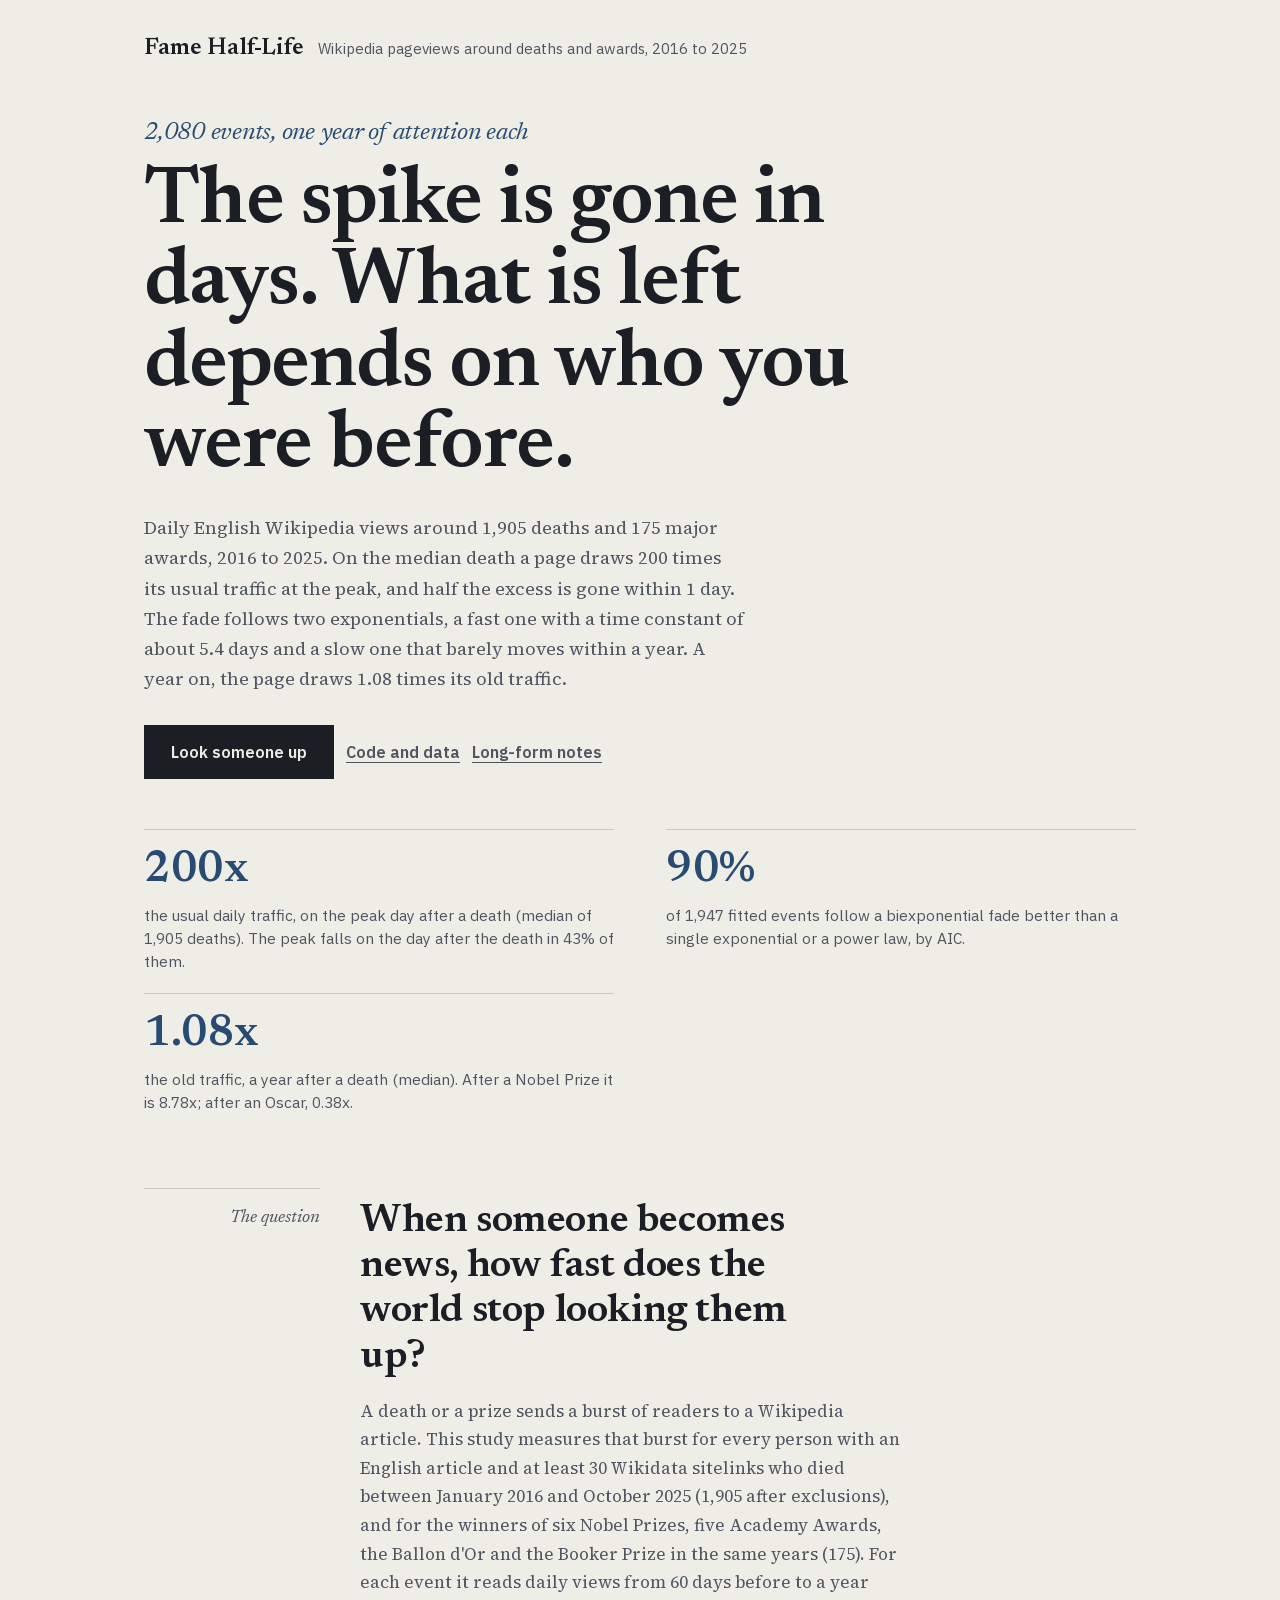
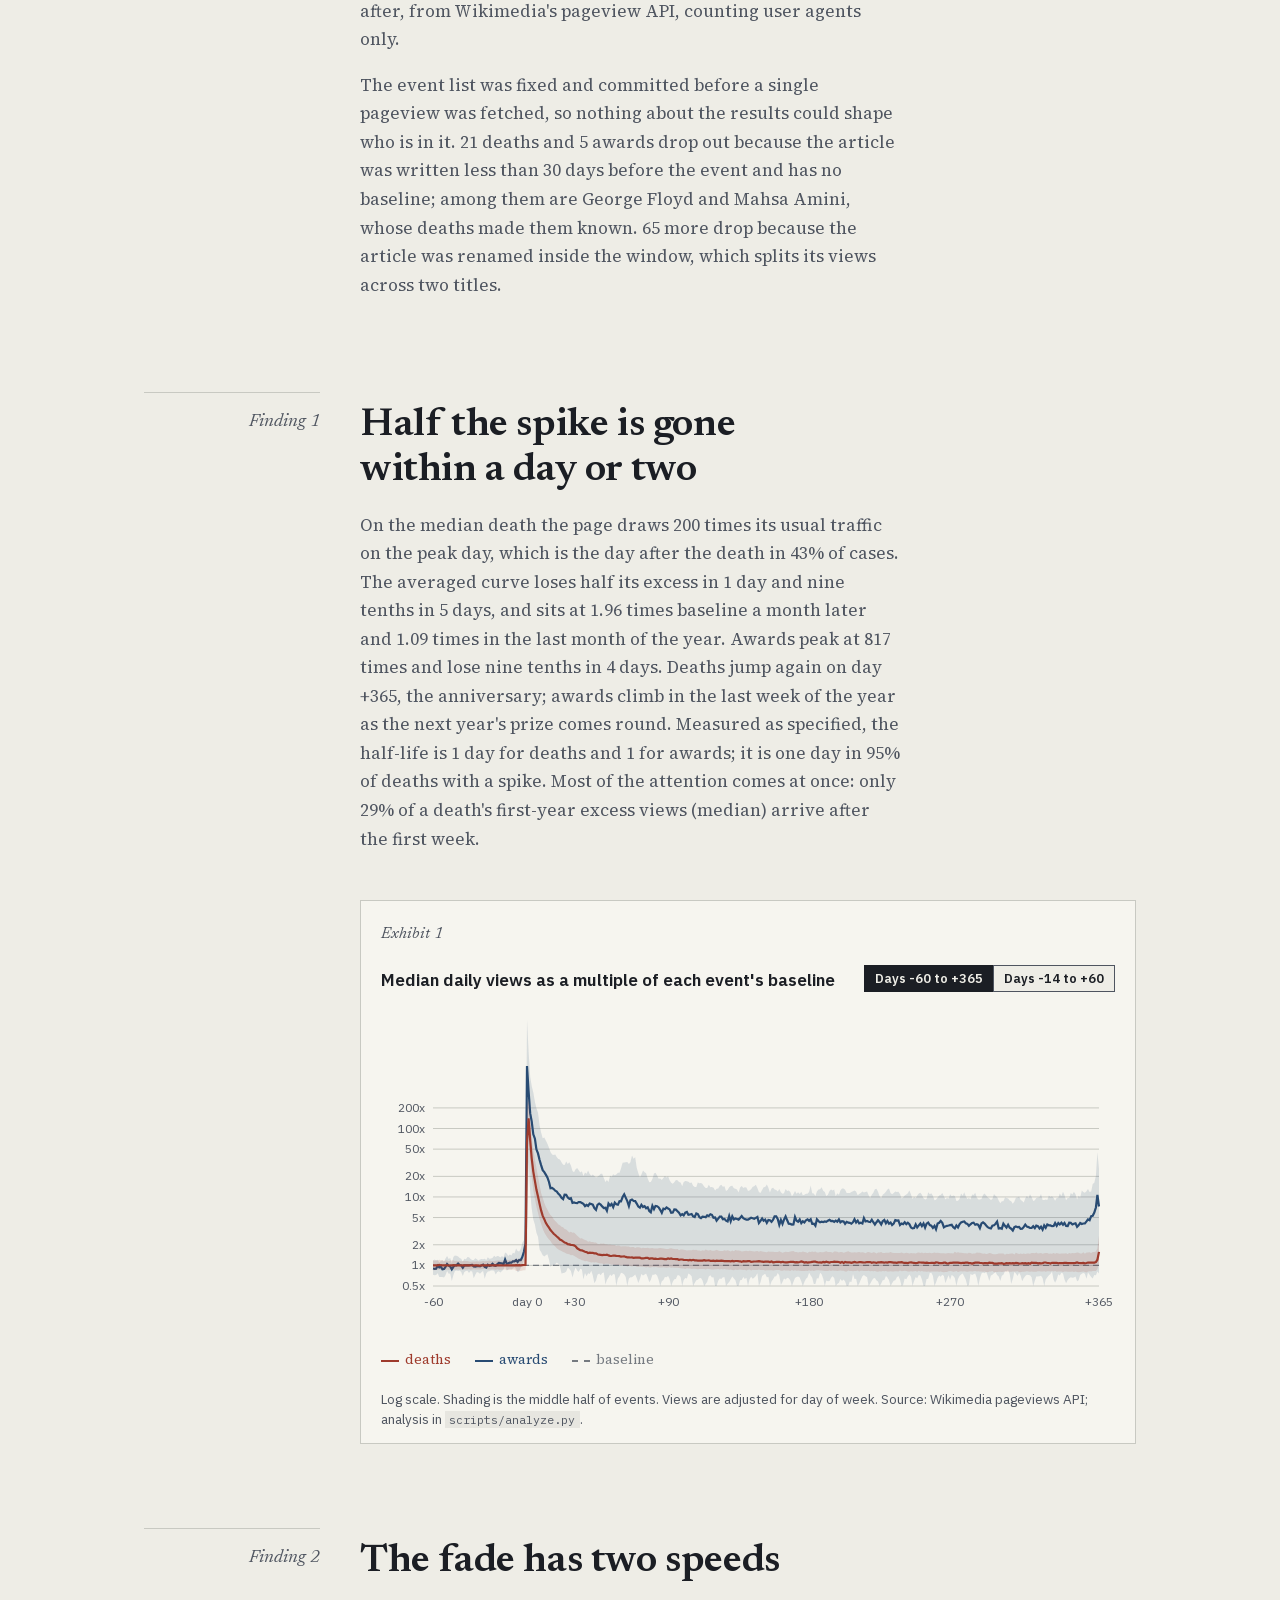
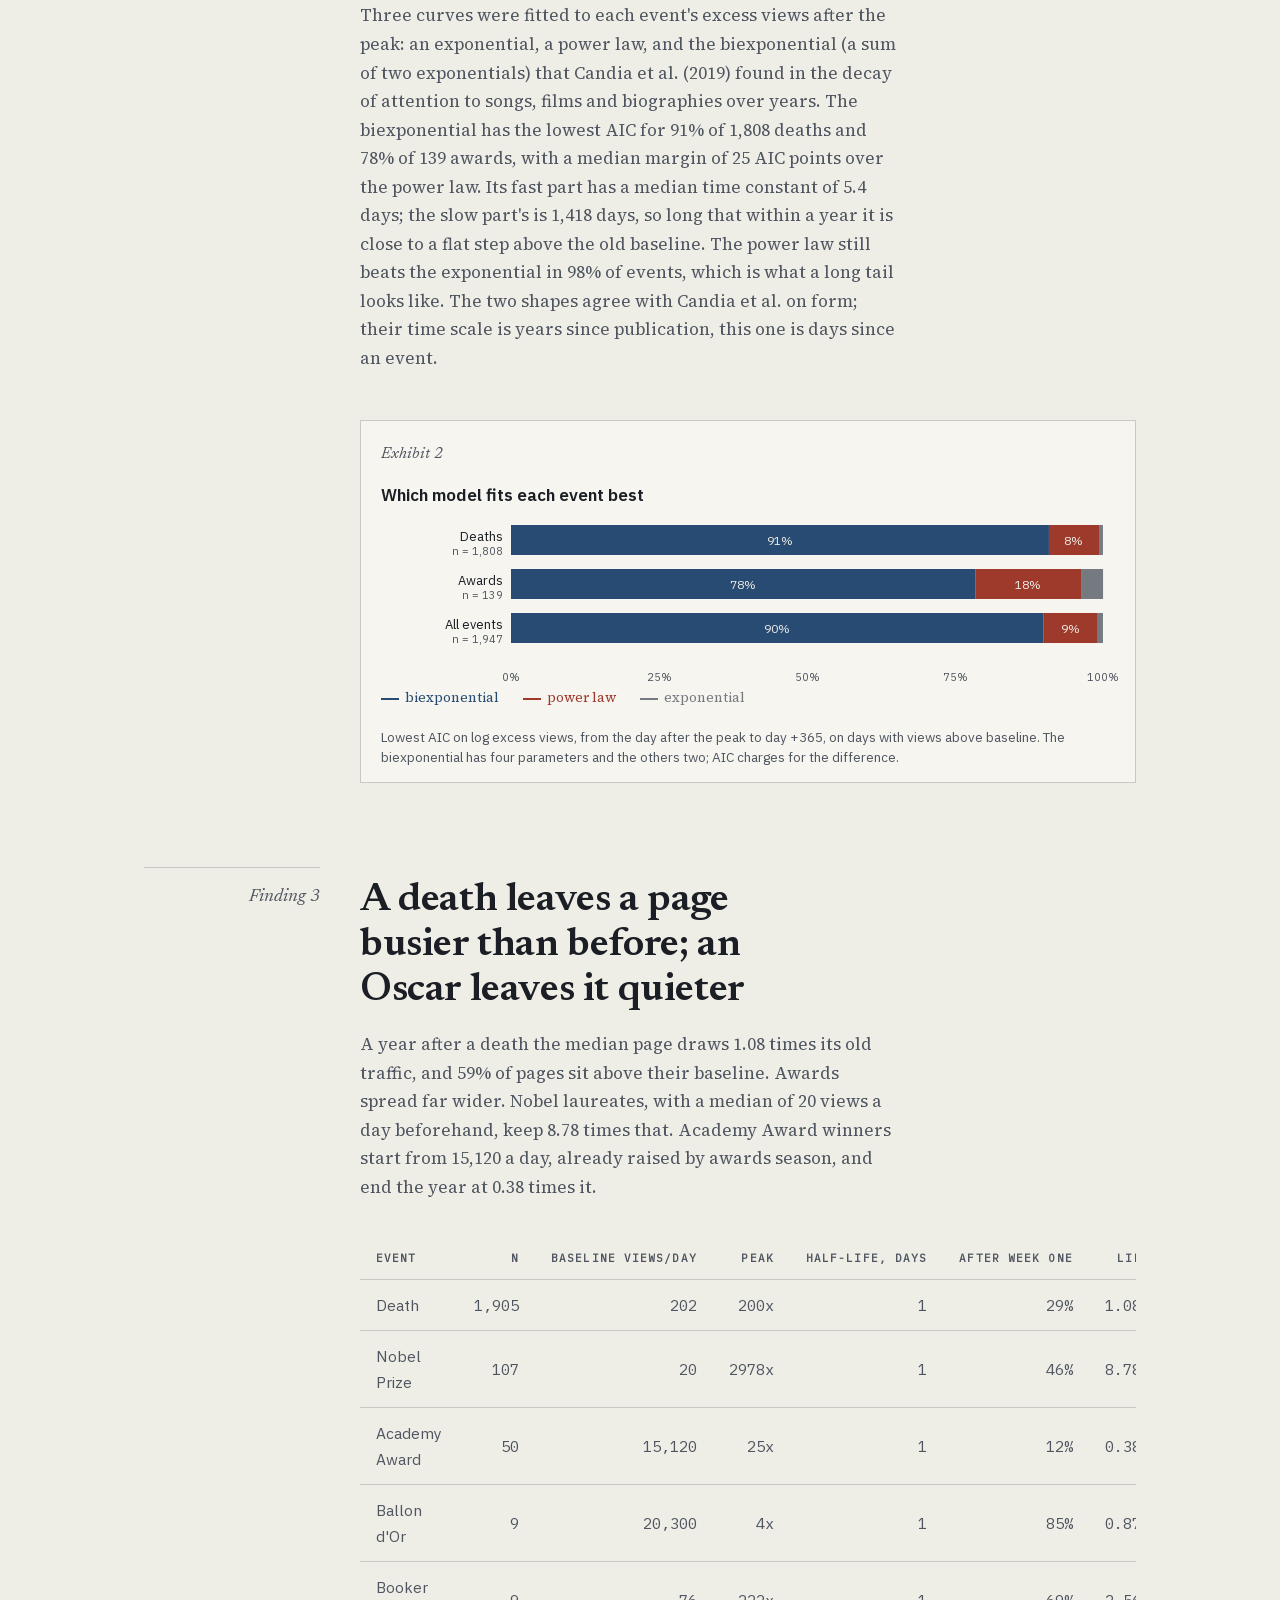
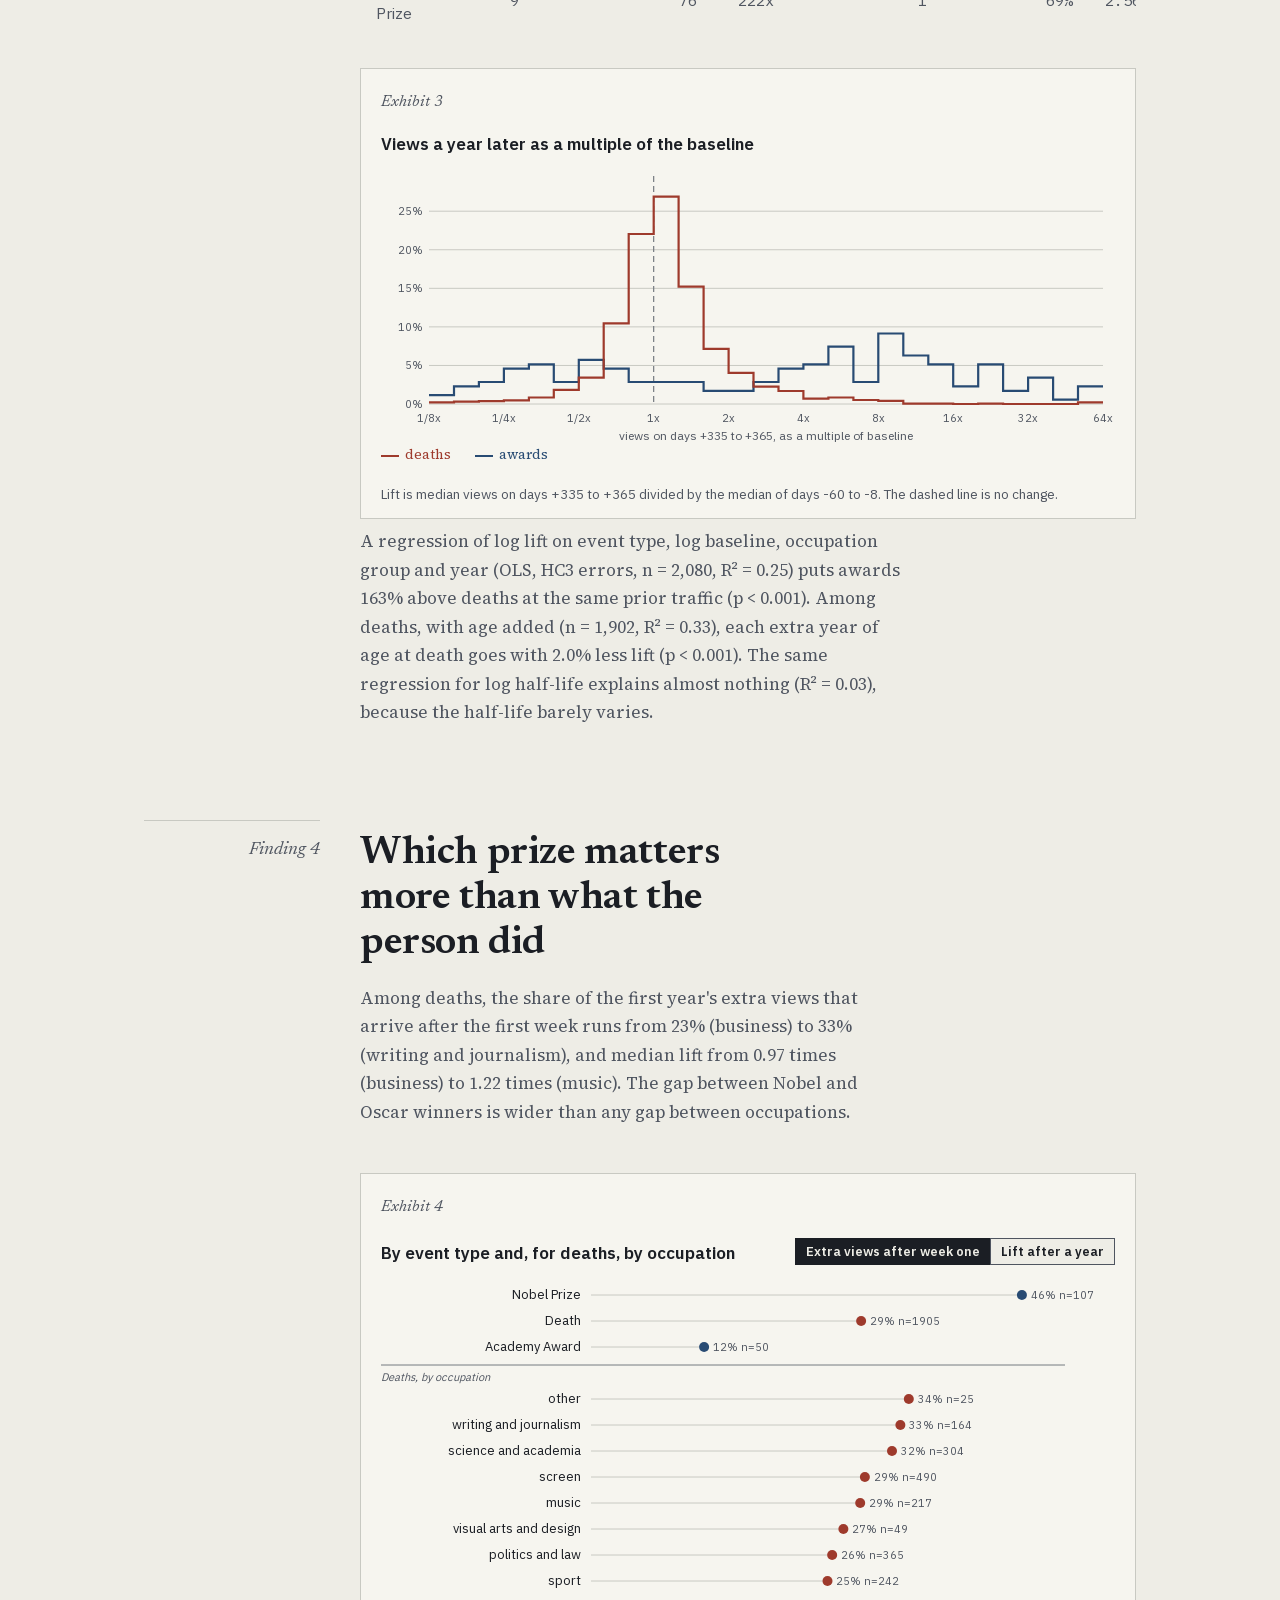
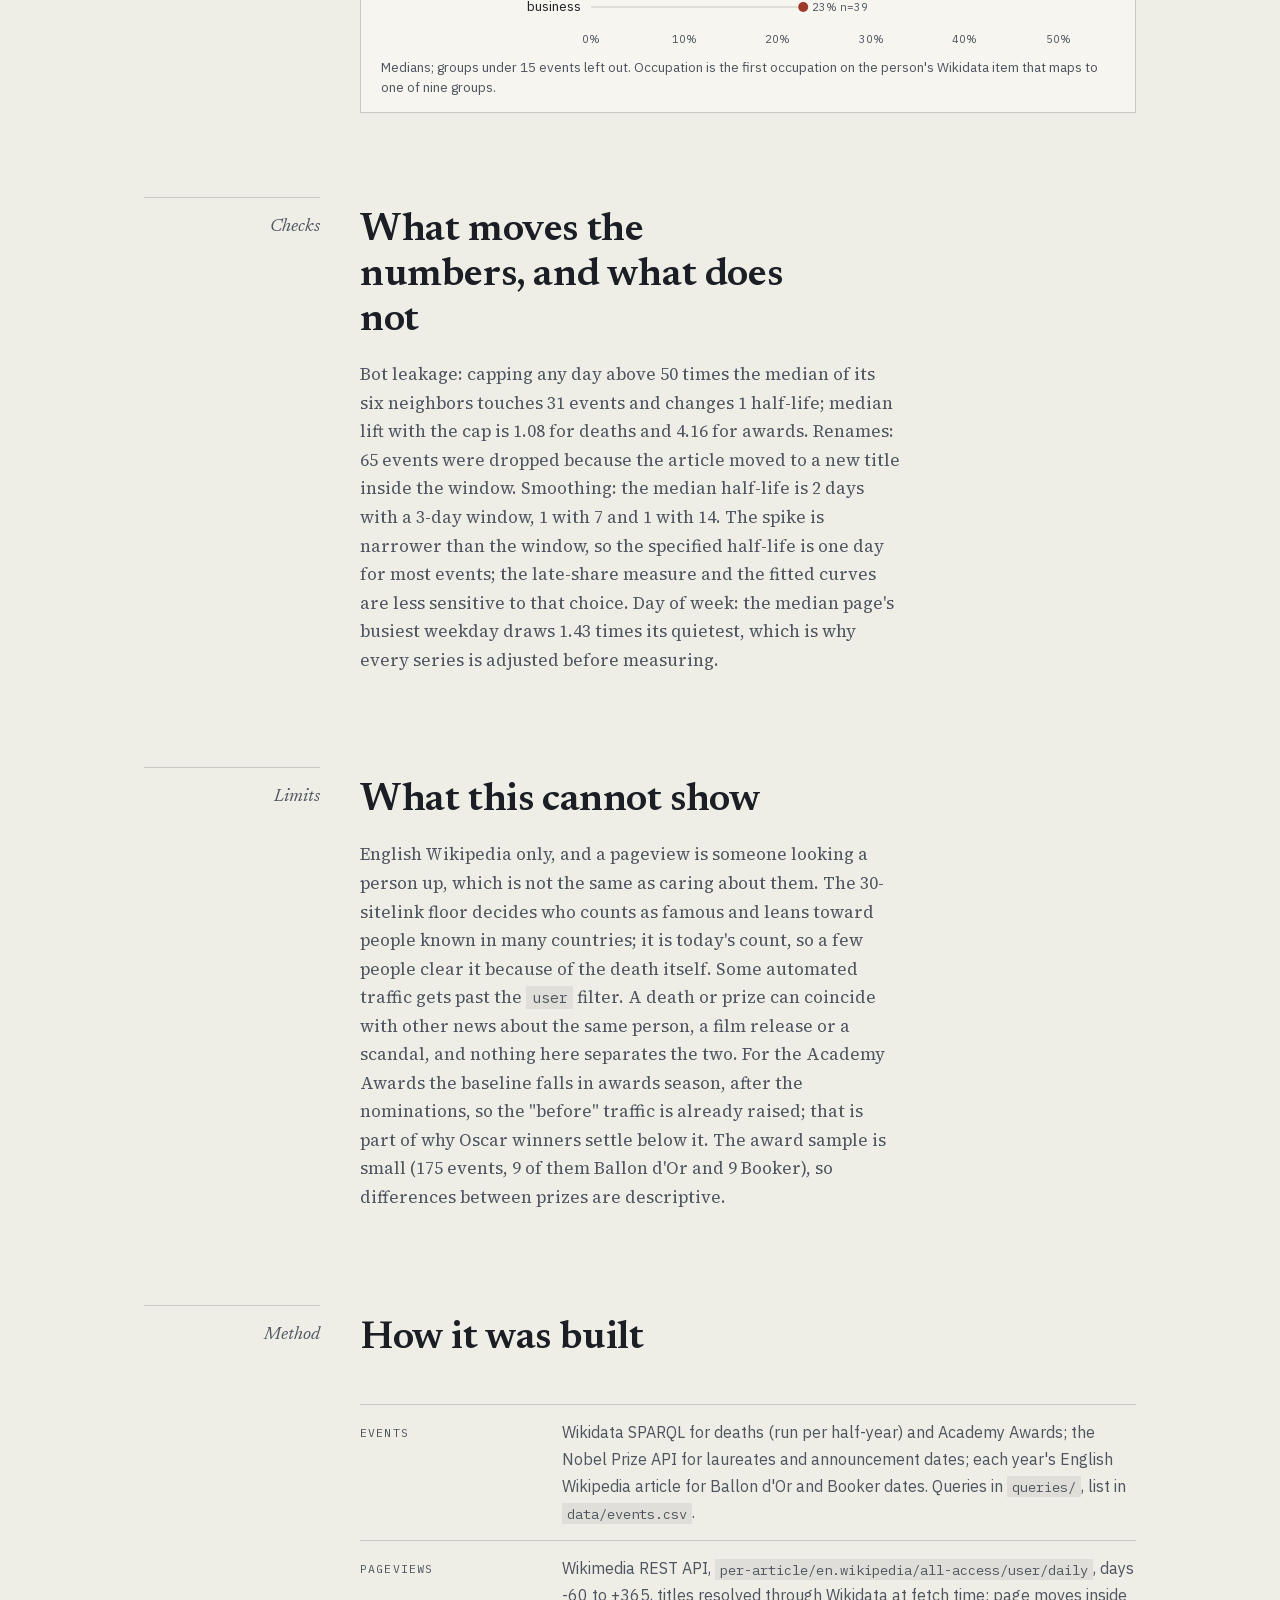
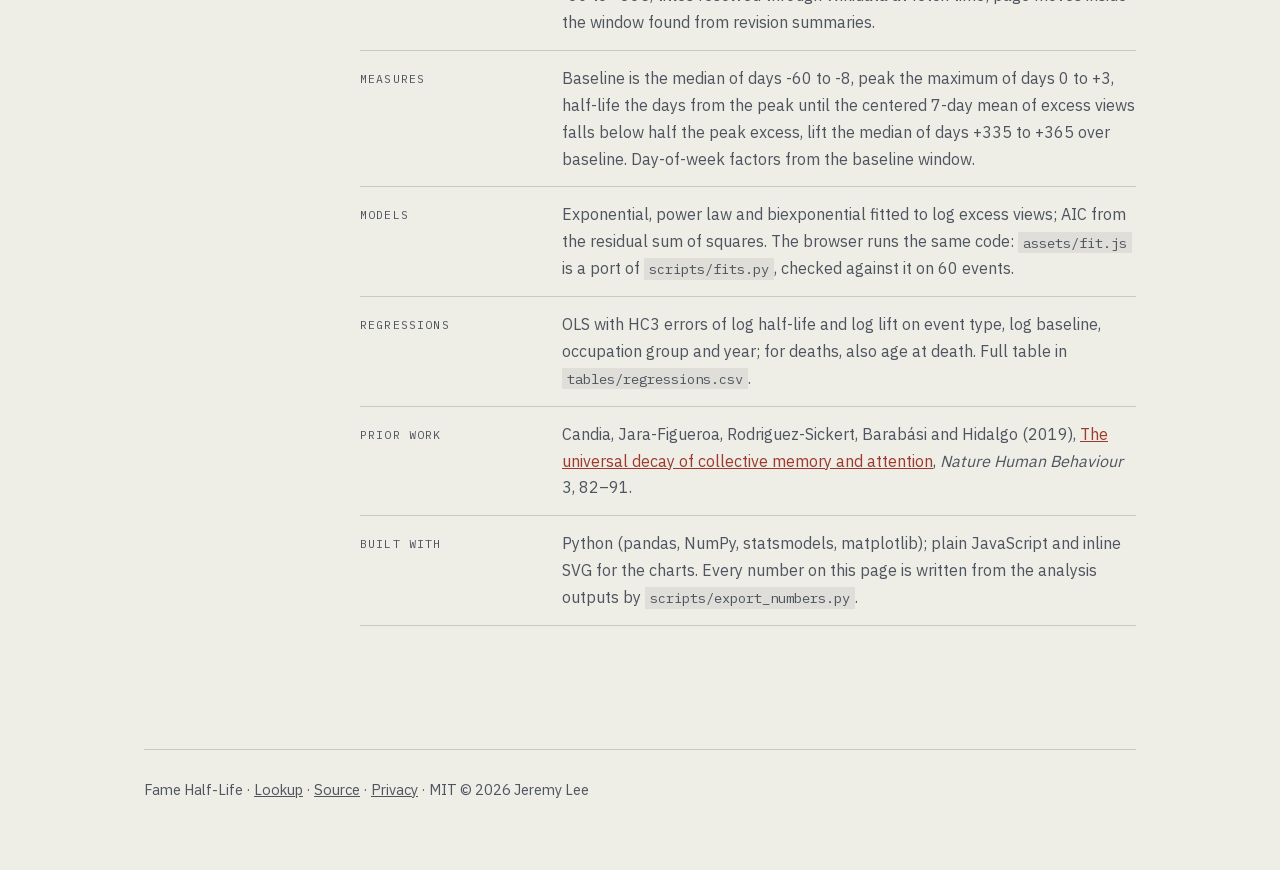
==== overview/index.html @ 9d8edc69 "Add pageview data, results, figures and the published pages 2,080 events analyzed (1,905 deaths, 175" ====
<!doctype html>
<html lang="en">
<head>
<meta charset="utf-8" />
<meta name="viewport" content="width=device-width, initial-scale=1, viewport-fit=cover" />
<title>Fame Half-Life: how fast attention fades after a death or a major award</title>
<meta name="description" content="Daily English Wikipedia pageviews around 1,905 deaths and 175 awards, 2016 to 2025. The spike halves within 1 day of the peak; a year later a page draws 1.08 times its old traffic after a death, 8.78 times after a Nobel Prize and 0.38 times after an Oscar." />
<meta name="theme-color" content="#EEEDE6" />
<meta property="og:title" content="Fame Half-Life" />
<meta property="og:description" content="How fast the world stops looking someone up, measured in daily Wikipedia pageviews around deaths and major awards." />
<meta property="og:type" content="article" />
<meta property="og:url" content="https://lyhjeremy.github.io/fame-half-life/overview/" />
<link href="" rel="stylesheet" />
<style>
  :root {
    --paper: #EEEDE6;
    --card: #F6F5EF;
    --plate: #F6F5EF;
    --ink: #1B1E24;
    --ink2: #4F5560;
    --muted: #4F5560;
    --rule: #C8C9C2;
    --accent: #9E3A2C;
    --accent2: #284B73;
    --link: #9E3A2C;
    --serif: "Source Serif 4", "Iowan Old Style", "Palatino Linotype", Palatino, serif;
    --sans: "IBM Plex Sans", "Helvetica Neue", Helvetica, Arial, sans-serif;
    --mono: "IBM Plex Mono", "SF Mono", Menlo, Consolas, monospace;
    --display: "Newsreader", "Iowan Old Style", Georgia, serif;
    --edge: #757A80;
    --spine:  92px;
    --col:    min(100% - 2.6rem, 62rem);
  }
  @media (prefers-color-scheme: dark) {
    :root {
      --paper: #181A1F;
      --card: #21242A;
      --plate: #21242A;
      --ink: #E5E6E2;
      --ink2: #A5AAB3;
      --muted: #A5AAB3;
      --rule: #3A3E45;
      --accent: #D88E80;
      --accent2: #86A9D6;
      --link: #D88E80;
      --edge: #6B7079;
    }
  }

  @font-face{font-family:"Source Serif 4";src:url("../fonts/SourceSerif4-400.woff2")format("woff2");font-weight:400;font-display:swap}
  @font-face{font-family:"Source Serif 4";src:url("../fonts/SourceSerif4-600.woff2")format("woff2");font-weight:600;font-display:swap}
  @font-face{font-family:"IBM Plex Sans";src:url("../fonts/IBMPlexSans-400.woff2")format("woff2");font-weight:400;font-display:swap}
  @font-face{font-family:"IBM Plex Sans";src:url("../fonts/IBMPlexSans-600.woff2")format("woff2");font-weight:600;font-display:swap}
  @font-face{font-family:"IBM Plex Mono";src:url("../fonts/IBMPlexMono-400.woff2")format("woff2");font-weight:400;font-display:swap}

  * { box-sizing: border-box; border-radius: 0; }
  html { scroll-behavior: smooth; }
  body {
    margin: 0; background: var(--paper); color: var(--ink);
    font-family: var(--serif); font-size: clamp(17px, 0.55rem + 0.6vw, 19.5px);
    line-height: 1.68; -webkit-font-smoothing: antialiased; overflow-x: hidden;
  }
  img { max-width: 100%; height: auto; display: block; }
  a { color: var(--link); }
  :focus-visible { outline: 2px solid var(--accent); outline-offset: 3px; border-radius: 0; }
  strong { font-weight: 700; color: var(--ink); }
  code { font-family: var(--mono); font-size: .86em;
         background: color-mix(in srgb, var(--ink) 7%, transparent);
         padding: .12em .38em; border-radius: 0; }
  .wrap { width: var(--col); margin: 0 auto; }

  .eyebrow { font-family: var(--mono); font-weight: 600; font-size: 11.5px;
             letter-spacing: .17em; text-transform: uppercase; color: var(--muted);
             margin: 0 0 14px; }

  .masthead { display: flex; align-items: baseline; gap: 14px; flex-wrap: wrap; padding: 30px 0 0; }
  .logo { font-family: var(--sans); font-weight: 800; font-size: 21px;
          letter-spacing: -.02em; display: flex; align-items: center; gap: 9px; }
  .dot { width: 9px; height: 9px; border-radius: 0; background: var(--accent); flex: none; }
  .tagline { font-size: 15px; color: var(--ink2); font-family: var(--sans); }

  .hero { padding: 44px 0 54px; }
  .kicker { font-family: var(--sans); font-size: clamp(18px, 2.1vw, 23px); font-weight: 600;
            color: var(--muted); margin: 0 0 8px; letter-spacing: -.01em; }
  .hero h1 { font-family: var(--sans); font-size: clamp(37px, 6vw, 72px); font-weight: 800;
             letter-spacing: -.035em; line-height: 1.04; margin: 0; max-width: 17ch; }
  .hero-sub { margin: 24px 0 0; font-size: 1.06em; color: var(--ink2); max-width: 60ch; }

  .cta-row { display: flex; gap: 12px; flex-wrap: wrap; margin-top: 30px; align-items: center; }
  .btn { display: inline-block; padding: 13px 26px; border-radius: 0;
         font-family: var(--sans); font-weight: 700; font-size: 16px;
         text-decoration: none; border: 1px solid var(--ink); }
  .btn:hover { transform: translateY(-1px); }
  .btn-primary { background: var(--ink); color: var(--paper); }
  .textlink { font-family: var(--sans); font-size: 16px; font-weight: 600; color: var(--ink2);
              text-decoration: underline; text-underline-offset: 4px;
              text-decoration-thickness: 1px; }
  .textlink:hover { color: var(--ink); }

  .claims { display: grid; grid-template-columns: 1fr; gap: 0 52px; margin: 50px 0 0; }
  @media (min-width: 760px) { .claims { grid-template-columns: 1fr 1fr; } }
  .claim { padding: 18px 0 20px; border-top: 1px solid var(--rule); }
  .claim:first-child, .claim:nth-child(2) { border-top: 2px solid var(--ink); }
  @media (max-width: 759px) { .claim:nth-child(2) { border-top: 1px solid var(--rule); } }
  .claim .n { font-family: var(--sans); font-weight: 800; font-size: 40px; line-height: 1.05;
              color: var(--accent); letter-spacing: -.03em; font-variant-numeric: tabular-nums; }
  .claim h3 { margin: 0 0 6px; }
  .claim p { margin: 9px 0 0; font-size: 15.5px; color: var(--ink2); line-height: 1.5;
             font-family: var(--sans); }

  .route { position: relative; padding-bottom: 30px; }
  .route::before { content: ""; position: absolute; left: calc(var(--spine) / 2); top: 8px;
                   bottom: 80px; width: 2px; background: var(--rule); }
  .stop { position: relative; padding: 0 0 76px var(--spine); }
  .stop::before { content: ""; position: absolute; left: calc(var(--spine) / 2 - 7px); top: 7px;
                  width: 16px; height: 16px; border-radius: 0;
                  background: var(--paper); border: 2px solid var(--ink); box-sizing: border-box; }
  .stop--key::before { background: var(--accent); border-color: var(--accent); }
  .stop--warn::before { background: var(--accent2); border-color: var(--accent2); }
  .stop--end::before { background: var(--ink); }

  h2 { font-family: var(--sans); font-size: clamp(27px, 3.7vw, 38px); font-weight: 800;
       letter-spacing: -.027em; line-height: 1.13; margin: 12px 0 16px; max-width: 19ch; }
  h3 { font-family: var(--sans); font-size: 17px; font-weight: 700; margin: 0 0 7px;
       letter-spacing: -.012em; }
  .stop p { margin: 0 0 17px; max-width: 60ch; color: var(--ink2); }

  .bignum { font-family: var(--sans); font-weight: 800; font-size: clamp(74px, 10vw, 128px);
            line-height: .86; letter-spacing: -.05em; margin: 6px 0 4px; color: var(--accent);
            font-variant-numeric: tabular-nums; }
  .bignum-note { font-family: var(--sans); font-size: 16px; color: var(--muted); margin: 0 0 20px; }

  /* A white-background chart would glow in dark mode; the plate makes it read
     as a deliberately printed page instead. */
  figure { margin: 28px 0 0; }
  .plate { background: var(--plate); border: 1px solid var(--rule); border-radius: 0;
           padding: 14px; overflow: hidden; }
  .plate img { border-radius: 0; }
  .plate--flush { padding: 0; }
  .shot { border-radius: 0; border: 1px solid var(--rule);
          overflow: hidden; background: var(--card); }
  /* min() so the cap never exceeds the column on a phone */
  .shot--narrow { max-width: min(430px, 100%); }
  figcaption { margin-top: 11px; font-family: var(--sans); font-size: 14.5px;
               color: var(--muted); line-height: 1.5; }
  .panels { display: grid; grid-template-columns: repeat(auto-fit, minmax(258px, 1fr));
            gap: 22px; margin-top: 28px; }
  .panels figure { margin: 0; }

  .pull { margin: 30px 0 0; padding: 20px 25px; border-left: 3px solid var(--accent);
          background: color-mix(in srgb, var(--accent) 7%, transparent);
          border-radius: 0; }
  .pull p { margin: 0 0 9px; color: var(--ink); max-width: none; }
  .pull p:last-of-type { margin: 0; }
  .pull .who { font-family: var(--mono); font-size: 11px; letter-spacing: .12em;
               text-transform: uppercase; color: var(--muted); display: block; margin-top: 9px; }

  .grid { display: grid; grid-template-columns: repeat(auto-fit, minmax(238px, 1fr));
          gap: 1px; margin-top: 28px; background: var(--rule);
          border: 1px solid var(--rule); border-radius: 0; overflow: hidden; }
  .cell { background: var(--paper); padding: 22px 20px; }
  .cell p { font-size: 15px; margin: 0; color: var(--ink2); max-width: none;
            line-height: 1.55; font-family: var(--sans); }

  /* results tables: scroll inside their own box, never the page */
  .tablewrap { margin-top: 26px; overflow-x: auto; border: 1px solid var(--rule);
               border-radius: 0; background: var(--card); }
  table { border-collapse: collapse; width: 100%; min-width: 480px;
          font-family: var(--sans); font-size: 15.5px; }
  th, td { padding: 12px 16px; text-align: left; border-bottom: 1px solid var(--rule); }
  th { font-family: var(--mono); font-size: 11px; letter-spacing: .1em;
       text-transform: uppercase; color: var(--muted); font-weight: 600; }
  td { color: var(--ink2); font-variant-numeric: tabular-nums; }
  tr:last-child td { border-bottom: 0; }
  .win td { color: var(--ink); font-weight: 700;
            background: color-mix(in srgb, var(--accent) 8%, transparent); }

  /* real terminal output, quoted verbatim */
  .term { margin-top: 26px; background: #14141f; color: #e6e3da; border-radius: 0;
          padding: 18px 20px; overflow-x: auto;
          border: 1px solid #2a2a3a; }
  .term pre { margin: 0; font-family: var(--mono); font-size: 13px; line-height: 1.62;
              white-space: pre; }
  .term .c { color: #9aa08f; }
  .term .g { color: #7fd18f; }
  .term .y { color: #E3BC5E; }

  .specs { margin-top: 26px; border-top: 1px solid var(--rule); }
  .spec { display: grid; grid-template-columns: 1fr; gap: 2px;
          padding: 14px 0; border-bottom: 1px solid var(--rule); }
  @media (min-width: 700px) { .spec { grid-template-columns: 178px 1fr; gap: 24px; } }
  .spec dt { font-family: var(--mono); font-size: 11.5px; letter-spacing: .1em;
             text-transform: uppercase; color: var(--muted); padding-top: 4px; }
  .spec dd { margin: 0; font-size: 16px; color: var(--ink2); font-family: var(--sans); }

  .close { padding: 6px 0 80px var(--spine); position: relative; }
  .close h2 { max-width: 20ch; }
  footer { border-top: 1px solid var(--rule); padding: 28px 0 60px;
           font-family: var(--sans); font-size: 14.5px; color: var(--muted); }
  footer a { color: var(--ink2); }
  footer p { margin: 0 0 8px; }

  @media (max-width: 640px) {
    :root { --spine: 38px; }
    .hero { padding: 36px 0 46px; }
    .stop { padding-bottom: 58px; }
    .plate { padding: 9px; }
    .term { padding: 14px 14px; }
    .term pre { font-size: 11.5px; }
  }
  @media (prefers-reduced-motion: reduce) {
    html { scroll-behavior: auto; }
    .btn { }
  }
  @font-face{font-family:"Newsreader";src:url("../fonts/Newsreader-600.woff2")format("woff2");font-weight:600;font-style:normal;font-display:swap}
  @font-face{font-family:"Newsreader";src:url("../fonts/Newsreader-400i.woff2")format("woff2");font-weight:400;font-style:italic;font-display:swap}

  .btn:hover { transform: none; background: var(--accent); border-color: var(--accent); color: var(--paper); }
  .pull { border: 1px solid var(--edge); border-left: 1px solid var(--edge); background: transparent; }
  .term { background: var(--card); color: var(--ink); border: 1px solid var(--rule); }
  .term .c { color: var(--muted); } .term .g { color: var(--accent2); } .term .y { color: var(--accent); }
  .logo, .hero h1, h2, .claim .n, .bignum { font-family: var(--display); }

  /* Language: a well-set book. Newsreader display, italic glosses, notes in the margin. */
  .logo { font-weight: 600; font-size: 23px; letter-spacing: 0; }
  .hero h1 { font-weight: 600; font-size: clamp(42px, 6.6vw, 80px); letter-spacing: -.015em; line-height: 1.02; max-width: 16ch; }
  .kicker { font-family: var(--display); font-style: italic; font-weight: 400; font-size: clamp(20px, 2.3vw, 25px); color: var(--accent2); }
  h2 { font-weight: 600; letter-spacing: -.01em; font-size: clamp(29px, 3.9vw, 40px); }
  .claim, .claim:first-child, .claim:nth-child(2) { border-top: 1px solid var(--rule); }
  .claim .n { font-weight: 600; font-size: 44px; letter-spacing: -.01em; color: var(--accent2); }
  .bignum { font-weight: 600; color: var(--accent2); }
  .eyebrow { font-family: var(--display); font-style: italic; text-transform: none; letter-spacing: 0;
             font-size: 18px; font-weight: 400; color: var(--accent); }
  :root { --spine: 0px; }
  .route::before, .stop::before { display: none; }
  .stop { padding-left: 0; }
  @media (min-width: 980px) {
    .stop { display: grid; grid-template-columns: 11rem minmax(0, 1fr); column-gap: 40px; }
    .stop > * { grid-column: 2; }
    .stop > .eyebrow { grid-column: 1; grid-row: 1 / span 2; text-align: right; padding-top: 14px;
                       border-top: 1px solid var(--rule); }
  }


  :root { --signal: var(--accent); --signal-2: var(--accent2); --ink-2: var(--muted); --panel: var(--card); --font-body: var(--sans); --font-mono: var(--mono); --s1: 8px; --s2: 16px; --s3: 24px; }
  .exhibit { margin: 30px 0 8px; padding: 20px 20px 14px; background: var(--card); border: 1px solid var(--rule); }
  .exhibit .chart { margin: 8px 0 0; }
  .exhibit figcaption { margin-top: 10px; font-family: var(--sans); font-size: 13.5px; color: var(--muted); line-height: 1.5; }
  .ex-label { font-family: var(--display); font-style: italic; font-size: 16px; color: var(--accent); margin: 0 0 2px; }
  .exhibit .chart-title { font-family: var(--sans); font-weight: 600; font-size: 17px; line-height: 1.35; margin: 0; color: var(--ink); max-width: 46ch; }
  .seg .btn { background: var(--paper); color: var(--ink); border: 1px solid var(--muted); font-family: var(--sans); cursor: pointer; font-size: 13px; padding: 4px 10px; margin-left: -1px; }
  .seg .btn[aria-pressed="true"] { background: var(--ink); color: var(--paper); border-color: var(--ink); }
  .tbl { overflow-x: auto; margin: 18px 0 0; }
  .tbl table { min-width: 560px; }
  .tbl td.num, .tbl th.num { font-family: var(--mono); text-align: right; white-space: nowrap; }
  .exhibit img { max-width: 100%; height: auto; display: block; }
</style>
</head>
<body>
<link rel="stylesheet" href="../assets/charts.css">

<div class="wrap">
  <header class="masthead">
    <div class="logo">Fame Half-Life</div>
    <div class="tagline">Wikipedia pageviews around deaths and awards, 2016 to 2025</div>
  </header>

  <section class="hero">
    <p class="kicker">2,080 events, one year of attention each</p>
    <h1>The spike is gone in days. What is left depends on who you were before.</h1>
    <p class="hero-sub">Daily English Wikipedia views around 1,905 deaths and 175 major awards, 2016 to 2025. On the median death a page draws 200 times its usual traffic at the peak, and half the excess is gone within 1 day. The fade follows two exponentials, a fast one with a time constant of about 5.4 days and a slow one that barely moves within a year. A year on, the page draws 1.08 times its old traffic.</p>
    <div class="cta-row">
      <a class="btn btn-primary" href="../">Look someone up</a>
      <a class="textlink" href="https://github.com/lyhjeremy/fame-half-life">Code and data</a>
      <a class="textlink" href="https://github.com/lyhjeremy/fame-half-life/blob/main/writeup.md">Long-form notes</a>
    </div>
    <div class="claims">
      <div class="claim"><div class="n">200x</div><p>the usual daily traffic, on the peak day after a death (median of 1,905 deaths). The peak falls on the day after the death in 43% of them.</p></div>
      <div class="claim"><div class="n">90%</div><p>of 1,947 fitted events follow a biexponential fade better than a single exponential or a power law, by AIC.</p></div>
      <div class="claim"><div class="n">1.08x</div><p>the old traffic, a year after a death (median). After a Nobel Prize it is 8.78x; after an Oscar, 0.38x.</p></div>
    </div>
  </section>
</div>

<div class="wrap">
<div class="route">

  <section class="stop">
    <p class="eyebrow">The question</p>
    <h2>When someone becomes news, how fast does the world stop looking them up?</h2>
    <p>A death or a prize sends a burst of readers to a Wikipedia article. This study measures that burst for every person with an English article and at least 30 Wikidata sitelinks who died between January 2016 and October 2025 (1,905 after exclusions), and for the winners of six Nobel Prizes, five Academy Awards, the Ballon d'Or and the Booker Prize in the same years (175). For each event it reads daily views from 60 days before to a year after, from Wikimedia's pageview API, counting user agents only.</p>
    <p>The event list was fixed and committed before a single pageview was fetched, so nothing about the results could shape who is in it. 21 deaths and 5 awards drop out because the article was written less than 30 days before the event and has no baseline; among them are George Floyd and Mahsa Amini, whose deaths made them known. 65 more drop because the article was renamed inside the window, which splits its views across two titles.</p>
  </section>

  <section class="stop">
    <p class="eyebrow">Finding 1</p>
    <h2>Half the spike is gone within a day or two</h2>
    <p>On the median death the page draws 200 times its usual traffic on the peak day, which is the day after the death in 43% of cases. The averaged curve loses half its excess in 1 day and nine tenths in 5 days, and sits at 1.96 times baseline a month later and 1.09 times in the last month of the year. Awards peak at 817 times and lose nine tenths in 4 days. Deaths jump again on day +365, the anniversary; awards climb in the last week of the year as the next year's prize comes round. Measured as specified, the half-life is 1 day for deaths and 1 for awards; it is one day in 95% of deaths with a spike. Most of the attention comes at once: only 29% of a death's first-year excess views (median) arrive after the first week.</p>
    <figure class="exhibit">
      <p class="ex-label">Exhibit 1</p>
      <div class="chart-head"><p class="chart-title">Median daily views as a multiple of each event's baseline</p><div class="seg" role="group" aria-label="Range" id="avg-range"></div></div>
      <div class="chart">
        <div data-loading class="skeleton sk-chart" aria-hidden="true"></div>
        <svg id="avg" viewBox="0 0 900 320" role="img" aria-labelledby="avg-t" tabindex="0"><title id="avg-t">Median views relative to baseline for deaths and awards from 60 days before to a year after; both spike on day 0 or 1 and fall steeply within a week. Use the arrow keys to move the readout.</title></svg>
        <div class="readout" id="avg-read" aria-live="polite"></div>
        <p class="legend"><span class="l-red">deaths</span><span class="l-blue">awards</span><span class="l-gray l-dash">baseline</span></p>
      </div>
      <figcaption>Log scale. Shading is the middle half of events. Views are adjusted for day of week. Source: Wikimedia pageviews API; analysis in <code>scripts/analyze.py</code>.</figcaption>
      <noscript><img width="1290" height="690" src="../figures/average_curve.png" alt="Median views relative to baseline for deaths and awards; both spike near day 0 and fall steeply within a week."></noscript>
    </figure>
  </section>

  <section class="stop">
    <p class="eyebrow">Finding 2</p>
    <h2>The fade has two speeds</h2>
    <p>Three curves were fitted to each event's excess views after the peak: an exponential, a power law, and the biexponential (a sum of two exponentials) that Candia et al. (2019) found in the decay of attention to songs, films and biographies over years. The biexponential has the lowest AIC for 91% of 1,808 deaths and 78% of 139 awards, with a median margin of 25 AIC points over the power law. Its fast part has a median time constant of 5.4 days; the slow part's is 1,418 days, so long that within a year it is close to a flat step above the old baseline. The power law still beats the exponential in 98% of events, which is what a long tail looks like. The two shapes agree with Candia et al. on form; their time scale is years since publication, this one is days since an event.</p>
    <figure class="exhibit">
      <p class="ex-label">Exhibit 2</p>
      <p class="chart-title">Which model fits each event best</p>
      <div class="chart">
        <div data-loading class="skeleton sk-stats" aria-hidden="true"></div>
        <svg id="wins" viewBox="0 0 900 180" role="img" aria-labelledby="wins-t"><title id="wins-t">Share of events won by each model: the biexponential wins 91% of deaths and 78% of awards.</title></svg>
        <p class="legend"><span class="l-blue">biexponential</span><span class="l-red">power law</span><span class="l-gray">exponential</span></p>
      </div>
      <figcaption>Lowest AIC on log excess views, from the day after the peak to day +365, on days with views above baseline. The biexponential has four parameters and the others two; AIC charges for the difference.</figcaption>
      <noscript><img width="1290" height="420" src="../figures/model_wins.png" alt="Bars showing the biexponential model winning most events among deaths and awards."></noscript>
    </figure>
  </section>

  <section class="stop stop--key">
    <p class="eyebrow">Finding 3</p>
    <h2>A death leaves a page busier than before; an Oscar leaves it quieter</h2>
    <p>A year after a death the median page draws 1.08 times its old traffic, and 59% of pages sit above their baseline. Awards spread far wider. Nobel laureates, with a median of 20 views a day beforehand, keep 8.78 times that. Academy Award winners start from 15,120 a day, already raised by awards season, and end the year at 0.38 times it.</p>
    <div class="tbl">
      <table>
        <thead><tr><th>Event</th><th class="num">n</th><th class="num">Baseline views/day</th><th class="num">Peak</th><th class="num">Half-life, days</th><th class="num">After week one</th><th class="num">Lift</th></tr></thead>
        <tbody>
<tr><td>Death</td><td class="num">1,905</td><td class="num">202</td><td class="num">200x</td><td class="num">1</td><td class="num">29%</td><td class="num">1.08x</td></tr>
<tr><td>Nobel Prize</td><td class="num">107</td><td class="num">20</td><td class="num">2978x</td><td class="num">1</td><td class="num">46%</td><td class="num">8.78x</td></tr>
<tr><td>Academy Award</td><td class="num">50</td><td class="num">15,120</td><td class="num">25x</td><td class="num">1</td><td class="num">12%</td><td class="num">0.38x</td></tr>
<tr><td>Ballon d'Or</td><td class="num">9</td><td class="num">20,300</td><td class="num">4x</td><td class="num">1</td><td class="num">85%</td><td class="num">0.87x</td></tr>
<tr><td>Booker Prize</td><td class="num">9</td><td class="num">76</td><td class="num">222x</td><td class="num">1</td><td class="num">69%</td><td class="num">2.56x</td></tr>
        </tbody>
      </table>
    </div>
    <figure class="exhibit">
      <p class="ex-label">Exhibit 3</p>
      <p class="chart-title">Views a year later as a multiple of the baseline</p>
      <div class="chart">
        <div data-loading class="skeleton sk-chart" aria-hidden="true"></div>
        <svg id="lift" viewBox="0 0 900 280" role="img" aria-labelledby="lift-t"><title id="lift-t">Distribution of lift for deaths and awards; deaths cluster just above one, awards spread from well below one to far above it.</title></svg>
        <p class="legend"><span class="l-red">deaths</span><span class="l-blue">awards</span></p>
      </div>
      <figcaption>Lift is median views on days +335 to +365 divided by the median of days -60 to -8. The dashed line is no change.</figcaption>
      <noscript><img width="1290" height="570" src="../figures/lift.png" alt="Distribution of lift for deaths and awards."></noscript>
    </figure>
    <p>A regression of log lift on event type, log baseline, occupation group and year (OLS, HC3 errors, n = 2,080, R² = 0.25) puts awards 163% above deaths at the same prior traffic (p < 0.001). Among deaths, with age added (n = 1,902, R² = 0.33), each extra year of age at death goes with 2.0% less lift (p < 0.001). The same regression for log half-life explains almost nothing (R² = 0.03), because the half-life barely varies.</p>
  </section>

  <section class="stop">
    <p class="eyebrow">Finding 4</p>
    <h2>Which prize matters more than what the person did</h2>
    <p>Among deaths, the share of the first year's extra views that arrive after the first week runs from 23% (business) to 33% (writing and journalism), and median lift from 0.97 times (business) to 1.22 times (music). The gap between Nobel and Oscar winners is wider than any gap between occupations.</p>
    <figure class="exhibit">
      <p class="ex-label">Exhibit 4</p>
      <div class="chart-head"><p class="chart-title">By event type and, for deaths, by occupation</p><div class="seg" role="group" aria-label="Measure" id="groups-metric" data-start="late"></div></div>
      <div class="chart">
        <div data-loading class="skeleton sk-chart" aria-hidden="true"></div>
        <svg id="groups" viewBox="0 0 900 420" role="img" aria-labelledby="groups-t"><title id="groups-t">Median share of extra views after week one, and median lift, by group.</title></svg>
      </div>
      <figcaption>Medians; groups under 15 events left out. Occupation is the first occupation on the person's Wikidata item that maps to one of nine groups.</figcaption>
    </figure>
  </section>

  <section class="stop stop--warn">
    <p class="eyebrow">Checks</p>
    <h2>What moves the numbers, and what does not</h2>
    <p>Bot leakage: capping any day above 50 times the median of its six neighbors touches 31 events and changes 1 half-life; median lift with the cap is 1.08 for deaths and 4.16 for awards. Renames: 65 events were dropped because the article moved to a new title inside the window. Smoothing: the median half-life is 2 days with a 3-day window, 1 with 7 and 1 with 14. The spike is narrower than the window, so the specified half-life is one day for most events; the late-share measure and the fitted curves are less sensitive to that choice. Day of week: the median page's busiest weekday draws 1.43 times its quietest, which is why every series is adjusted before measuring.</p>
  </section>

  <section class="stop stop--warn">
    <p class="eyebrow">Limits</p>
    <h2>What this cannot show</h2>
    <p>English Wikipedia only, and a pageview is someone looking a person up, which is not the same as caring about them. The 30-sitelink floor decides who counts as famous and leans toward people known in many countries; it is today's count, so a few people clear it because of the death itself. Some automated traffic gets past the <code>user</code> filter. A death or prize can coincide with other news about the same person, a film release or a scandal, and nothing here separates the two. For the Academy Awards the baseline falls in awards season, after the nominations, so the "before" traffic is already raised; that is part of why Oscar winners settle below it. The award sample is small (175 events, 9 of them Ballon d'Or and 9 Booker), so differences between prizes are descriptive.</p>
  </section>

  <section class="stop stop--end">
    <p class="eyebrow">Method</p>
    <h2>How it was built</h2>
    <dl class="specs">
      <div class="spec"><dt>Events</dt><dd>Wikidata SPARQL for deaths (run per half-year) and Academy Awards; the Nobel Prize API for laureates and announcement dates; each year's English Wikipedia article for Ballon d'Or and Booker dates. Queries in <code>queries/</code>, list in <code>data/events.csv</code>.</dd></div>
      <div class="spec"><dt>Pageviews</dt><dd>Wikimedia REST API, <code>per-article/en.wikipedia/all-access/user/daily</code>, days -60 to +365, titles resolved through Wikidata at fetch time; page moves inside the window found from revision summaries.</dd></div>
      <div class="spec"><dt>Measures</dt><dd>Baseline is the median of days -60 to -8, peak the maximum of days 0 to +3, half-life the days from the peak until the centered 7-day mean of excess views falls below half the peak excess, lift the median of days +335 to +365 over baseline. Day-of-week factors from the baseline window.</dd></div>
      <div class="spec"><dt>Models</dt><dd>Exponential, power law and biexponential fitted to log excess views; AIC from the residual sum of squares. The browser runs the same code: <code>assets/fit.js</code> is a port of <code>scripts/fits.py</code>, checked against it on 60 events.</dd></div>
      <div class="spec"><dt>Regressions</dt><dd>OLS with HC3 errors of log half-life and log lift on event type, log baseline, occupation group and year; for deaths, also age at death. Full table in <code>tables/regressions.csv</code>.</dd></div>
      <div class="spec"><dt>Prior work</dt><dd>Candia, Jara-Figueroa, Rodriguez-Sickert, Barabási and Hidalgo (2019), <a href="https://doi.org/10.1038/s41562-018-0474-5">The universal decay of collective memory and attention</a>, <i>Nature Human Behaviour</i> 3, 82–91.</dd></div>
      <div class="spec"><dt>Built with</dt><dd>Python (pandas, NumPy, statsmodels, matplotlib); plain JavaScript and inline SVG for the charts. Every number on this page is written from the analysis outputs by <code>scripts/export_numbers.py</code>.</dd></div>
    </dl>
  </section>

</div>

  <footer>
    <p>
      Fame Half-Life ·
      <a href="../">Lookup</a> ·
      <a href="https://github.com/lyhjeremy/fame-half-life">Source</a> ·
      <a href="../privacy/">Privacy</a> ·
      MIT © 2026 Jeremy Lee
    </p>
  </footer>
</div>
<script src="../assets/fit.js"></script>
<script src="../assets/fame.js"></script>
</body>
</html>
---- assets/charts.css ----
/* Chart styles shared by the landing page and the write-up (overview/).
   Each page maps these tokens to its own palette: --signal, --signal-2, --edge, --panel,
   --rule, --ink, --ink-2, --paper, --font-body, --font-mono. */
.skeleton{background:var(--rule)}
@media (prefers-reduced-motion:no-preference){
  .skeleton{animation:fhl-sk 1.6s ease-in-out infinite}
  @keyframes fhl-sk{0%,100%{opacity:1}50%{opacity:.55}}}
.sk-chart{height:260px;margin-top:16px}
.sk-stats{height:56px;margin-top:16px}
.hidden{display:none}
.chart-head{display:flex;flex-wrap:wrap;justify-content:space-between;align-items:flex-end;gap:8px 16px;margin-top:16px}
.chart{margin:var(--s2) 0 var(--s1);position:relative}
.chart svg{width:100%;height:auto;display:block;overflow:visible}
.chart svg:focus-visible{outline:2px solid var(--signal);outline-offset:4px}
.readout{min-height:1.6em;font-family:var(--font-mono);font-size:.82rem;color:var(--ink);margin-top:var(--s1)}
.legend{display:flex;flex-wrap:wrap;gap:var(--s1) var(--s3);font-size:.85rem;color:var(--ink-2);margin:var(--s1) 0 0}
.legend span::before{content:"";display:inline-block;width:18px;height:0;border-top:2px solid currentColor;vertical-align:middle;margin-right:6px}
.legend .l-red{color:var(--signal)} .legend .l-blue{color:var(--signal-2)} .legend .l-gray{color:var(--edge)}
.legend .l-dash::before{border-top-style:dashed}
.legend span{color:var(--ink-2)}
.legend .l-red::before{border-color:var(--signal)} .legend .l-blue::before{border-color:var(--signal-2)}
.legend .l-gray::before{border-color:var(--edge)}
svg text{font-family:var(--font-body);fill:var(--ink-2)}
svg .lab{fill:var(--ink);font-size:13px}
svg .grid line{stroke:var(--rule);stroke-width:1}
svg .base{stroke:var(--edge);stroke-width:1}
svg .s-red{stroke:var(--signal);fill:none;stroke-width:2.2}
svg .s-blue{stroke:var(--signal-2);fill:none;stroke-width:2.2}
svg .s-raw{stroke:var(--ink-2);fill:none;stroke-width:1}
svg .s-gray{stroke:var(--edge);fill:none;stroke-width:1.2}
svg .s-dash{stroke-dasharray:6 4}
svg .f-red{fill:var(--signal)} svg .f-blue{fill:var(--signal-2)} svg .f-gray{fill:var(--edge)}
svg .band-red{fill:var(--signal);opacity:.14} svg .band-blue{fill:var(--signal-2);opacity:.14}
svg .cursor{stroke:var(--ink);stroke-width:1}
.seg{display:inline-flex;flex-wrap:wrap}
.seg .btn{font-size:.8rem;padding:4px 10px;margin-left:-1px}
.seg .btn[aria-pressed="true"]{background:var(--ink);color:var(--paper);border-color:var(--ink)}
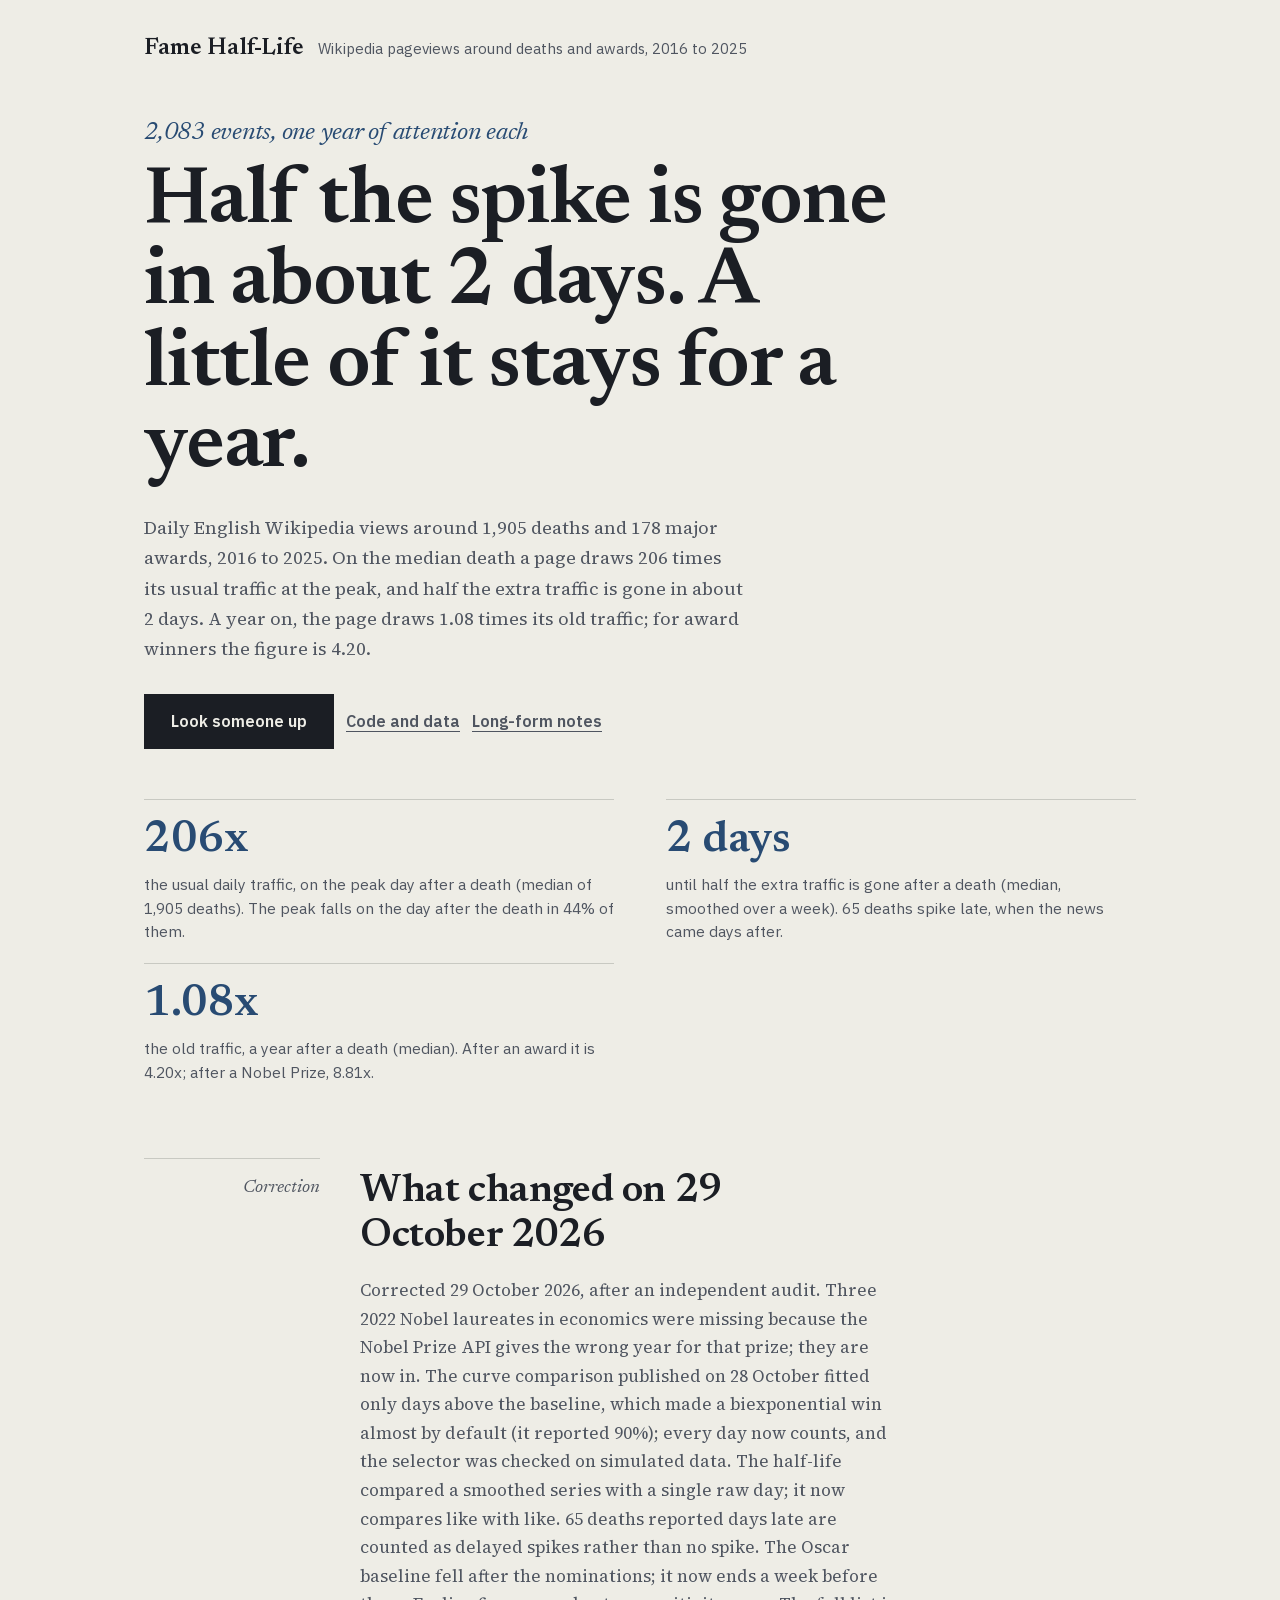
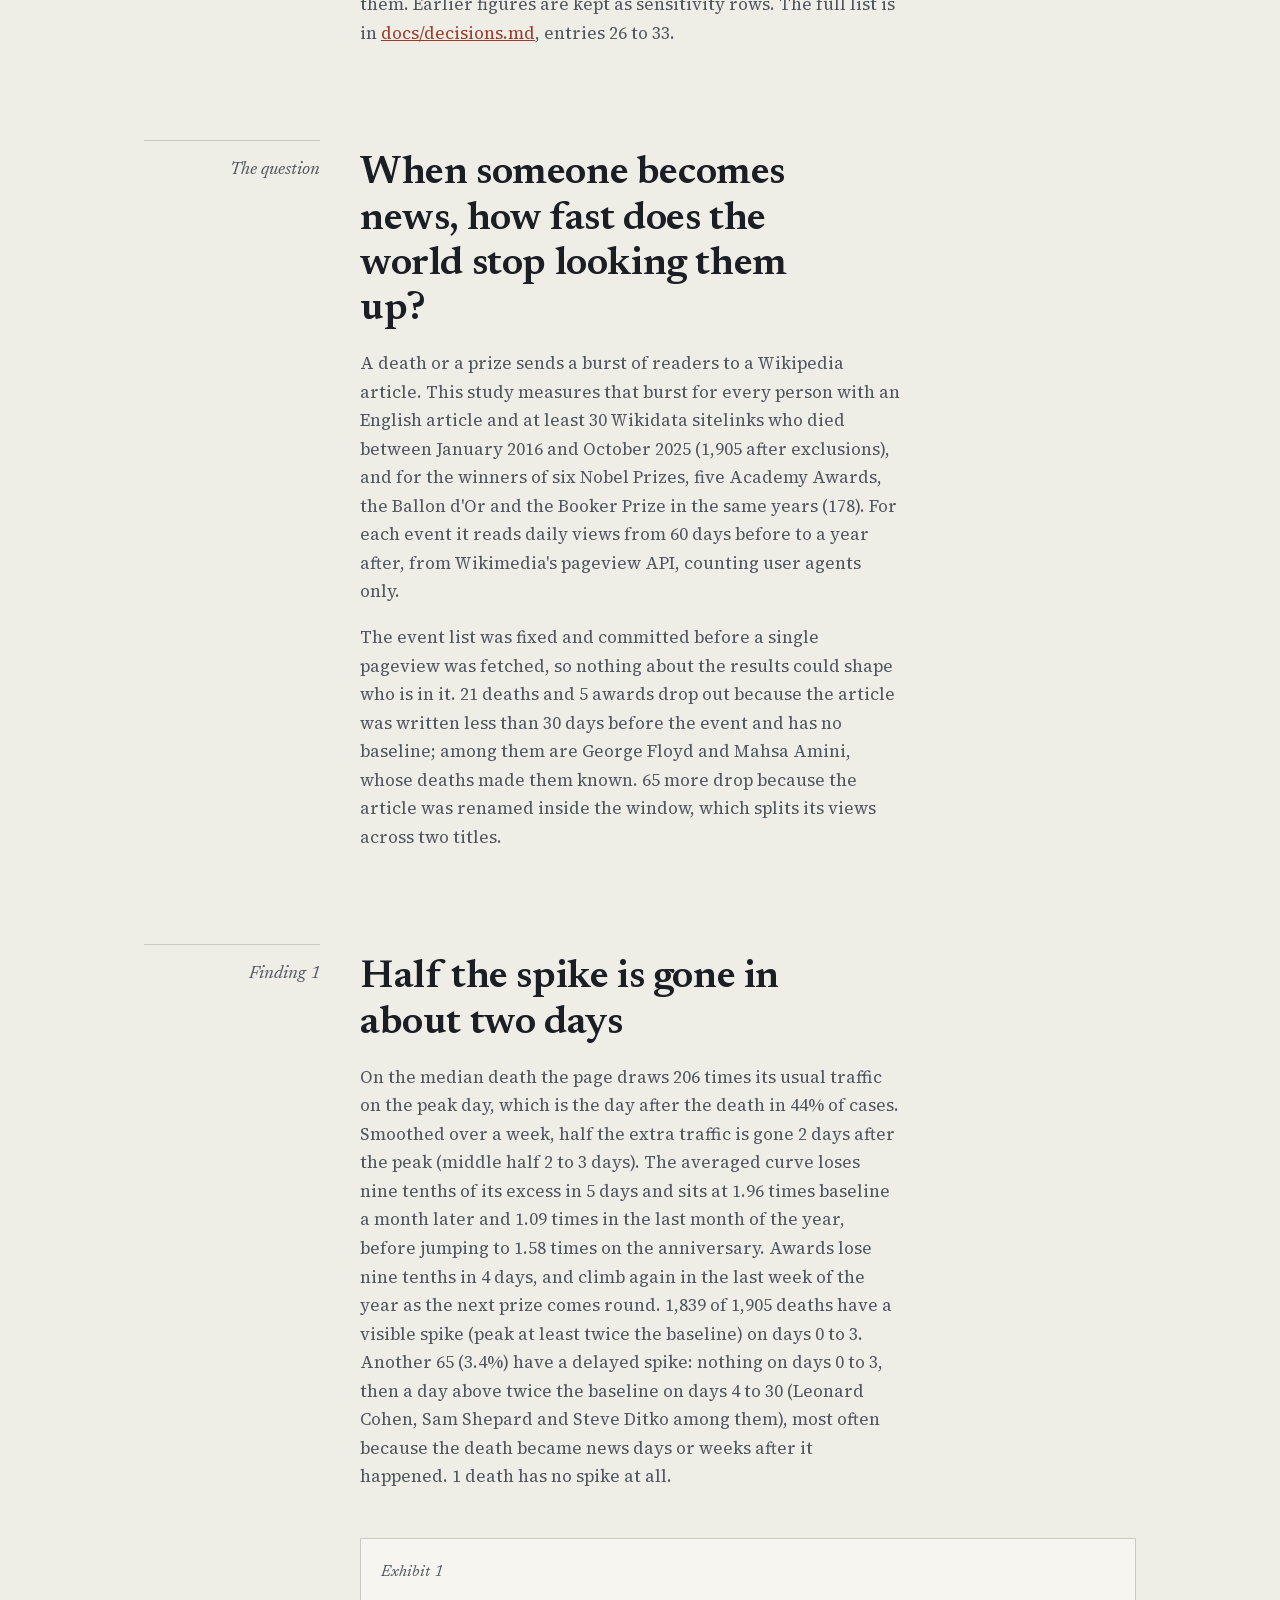
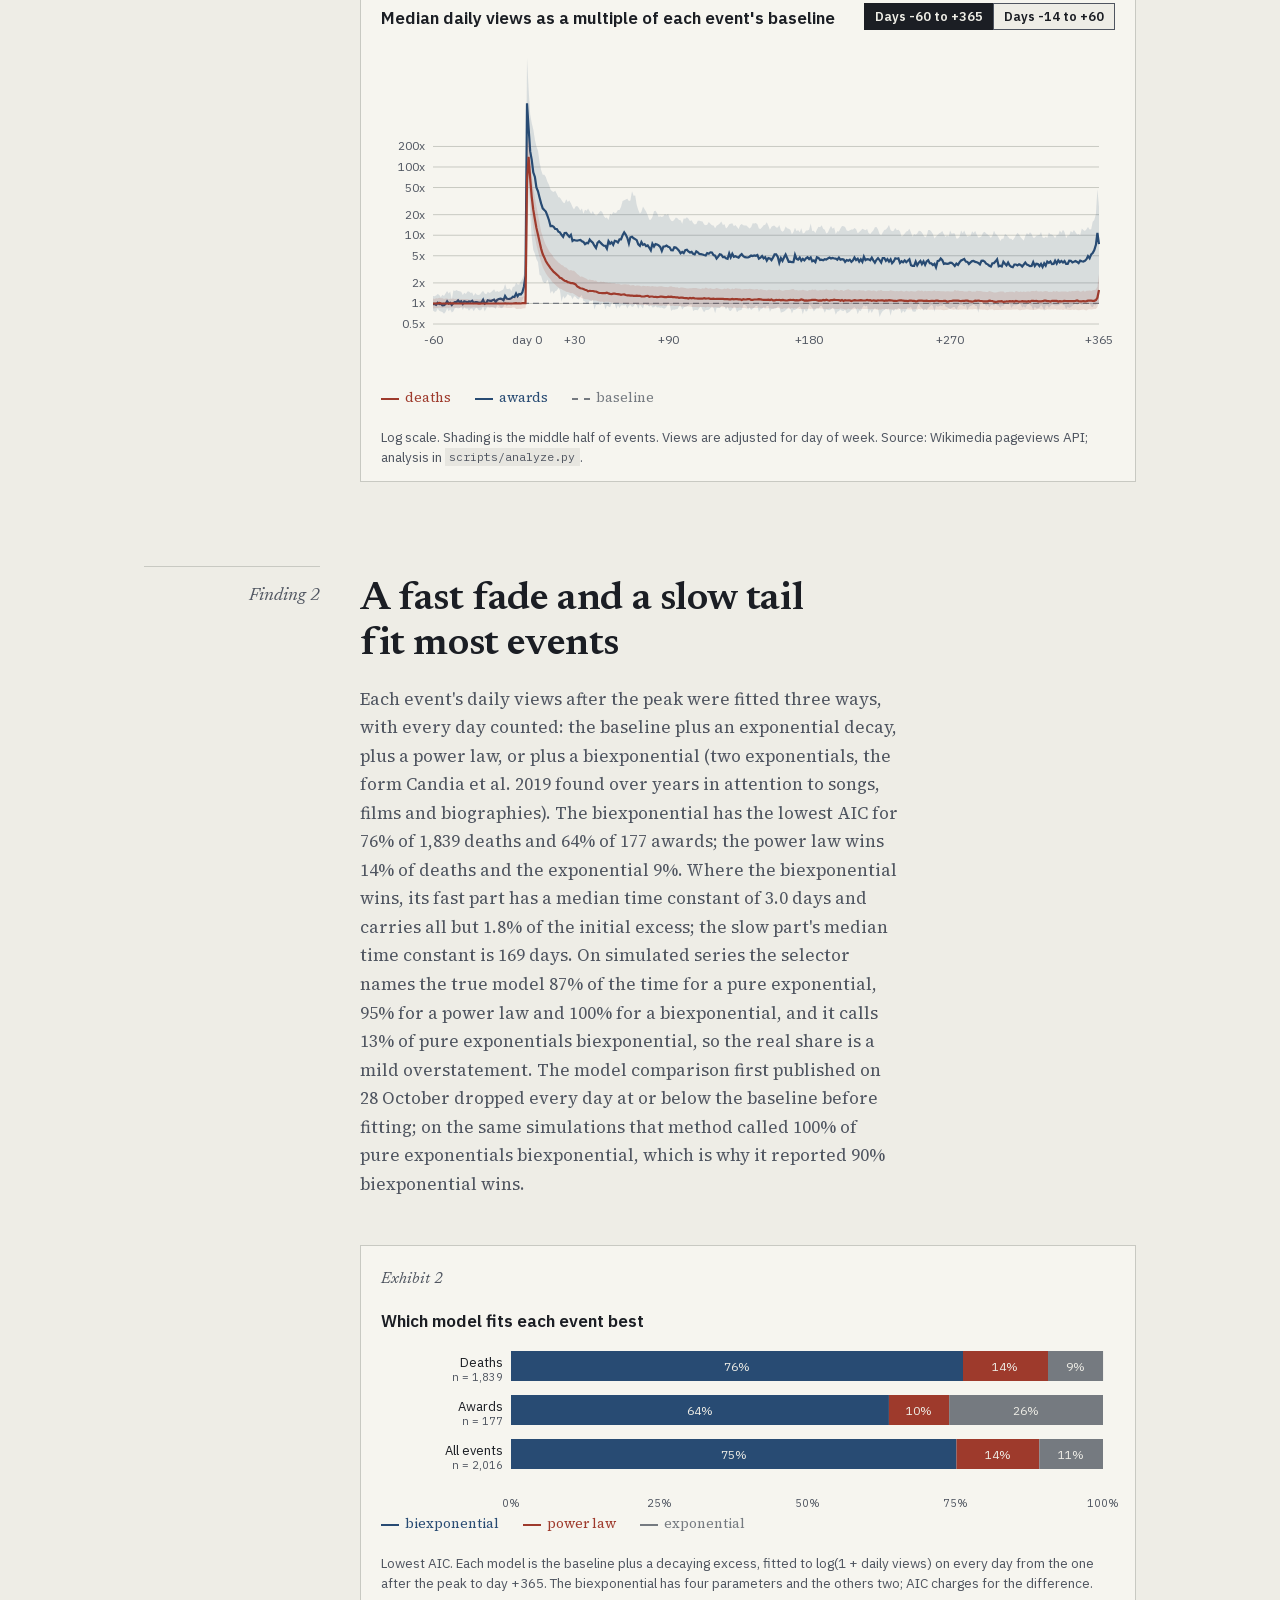
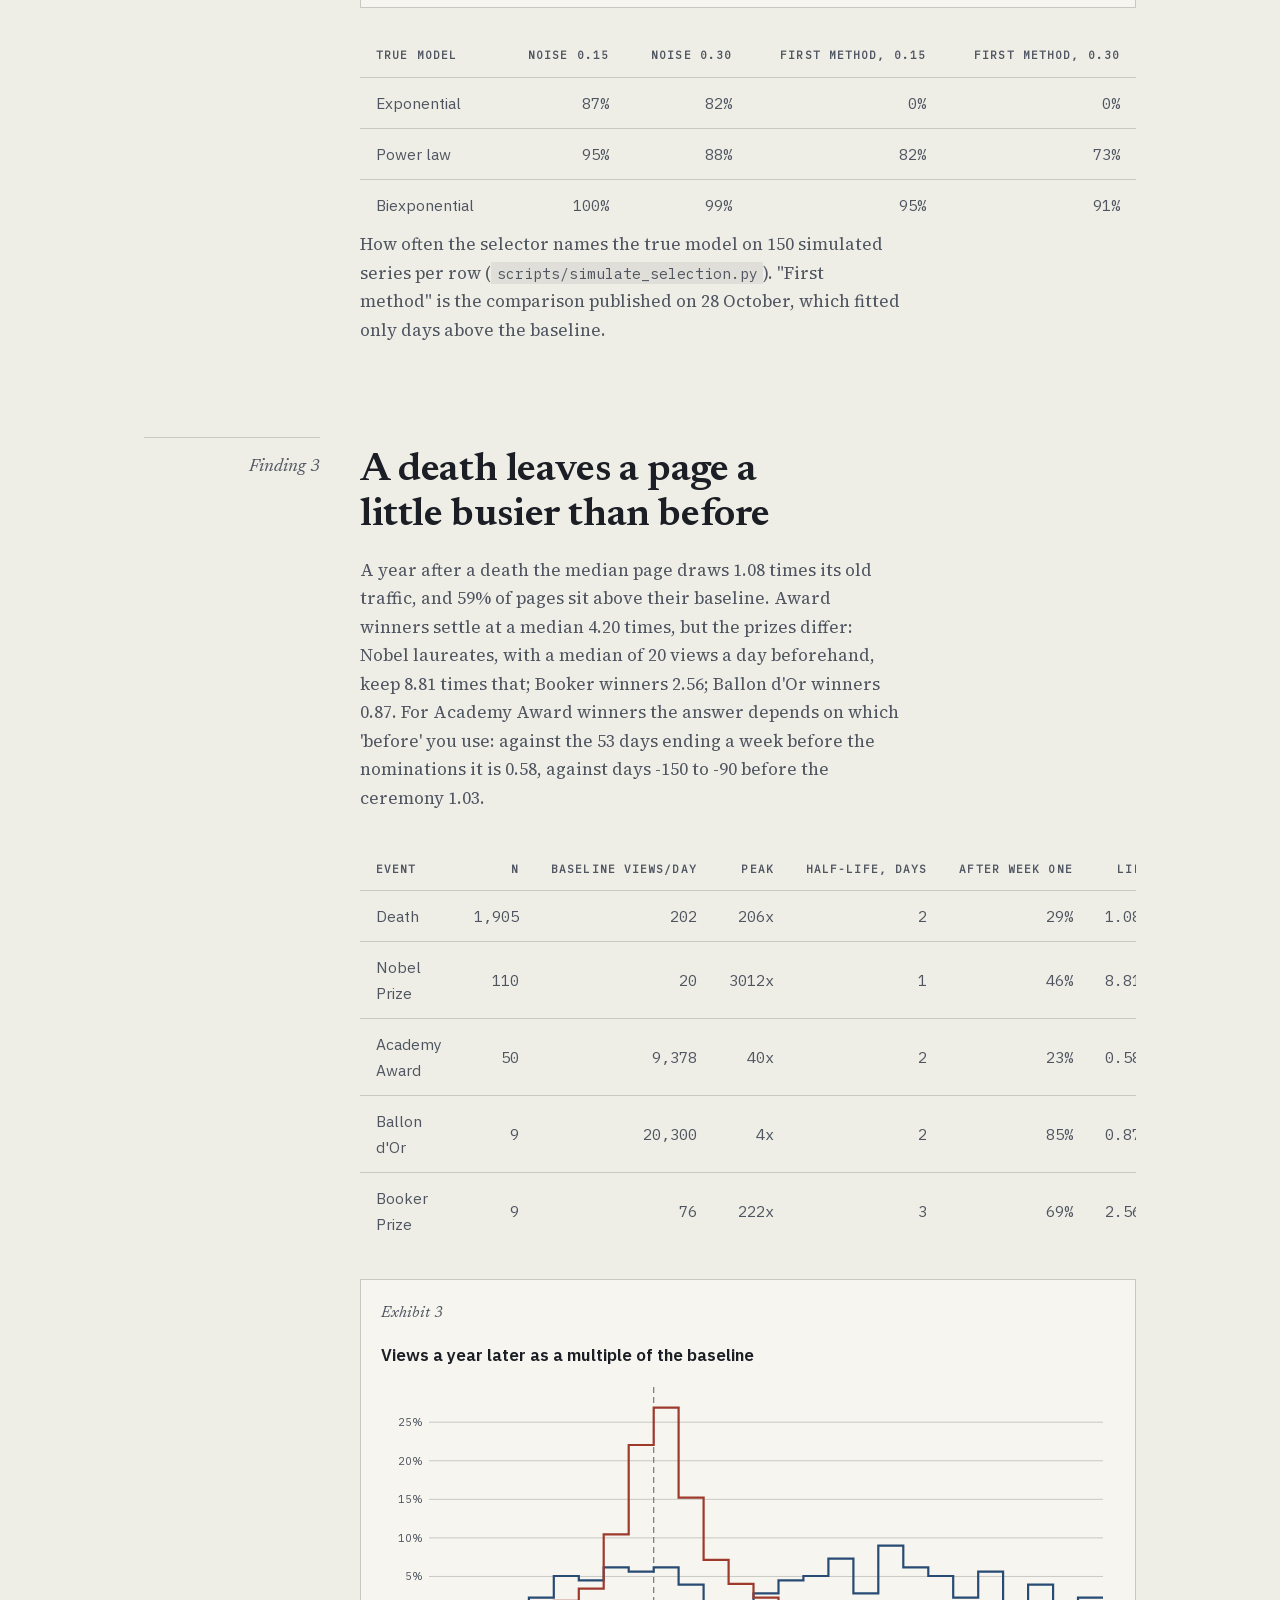
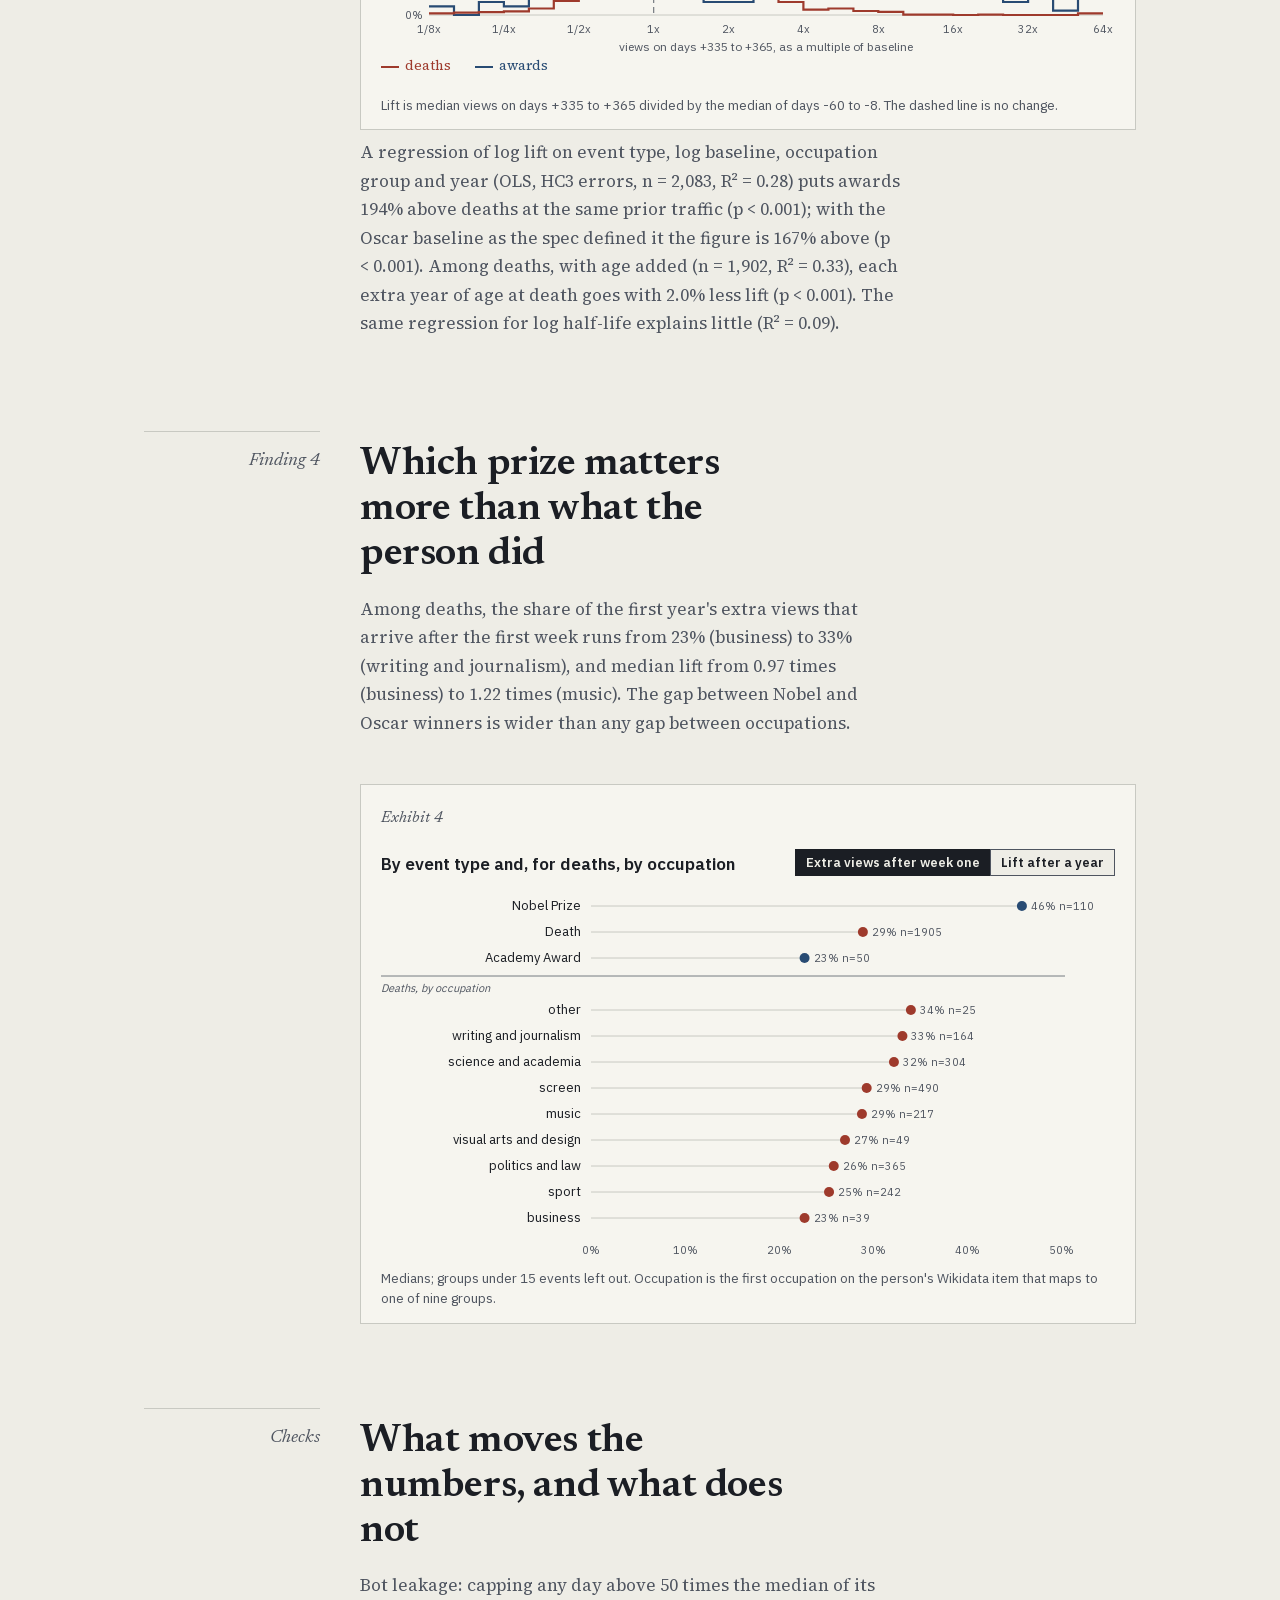
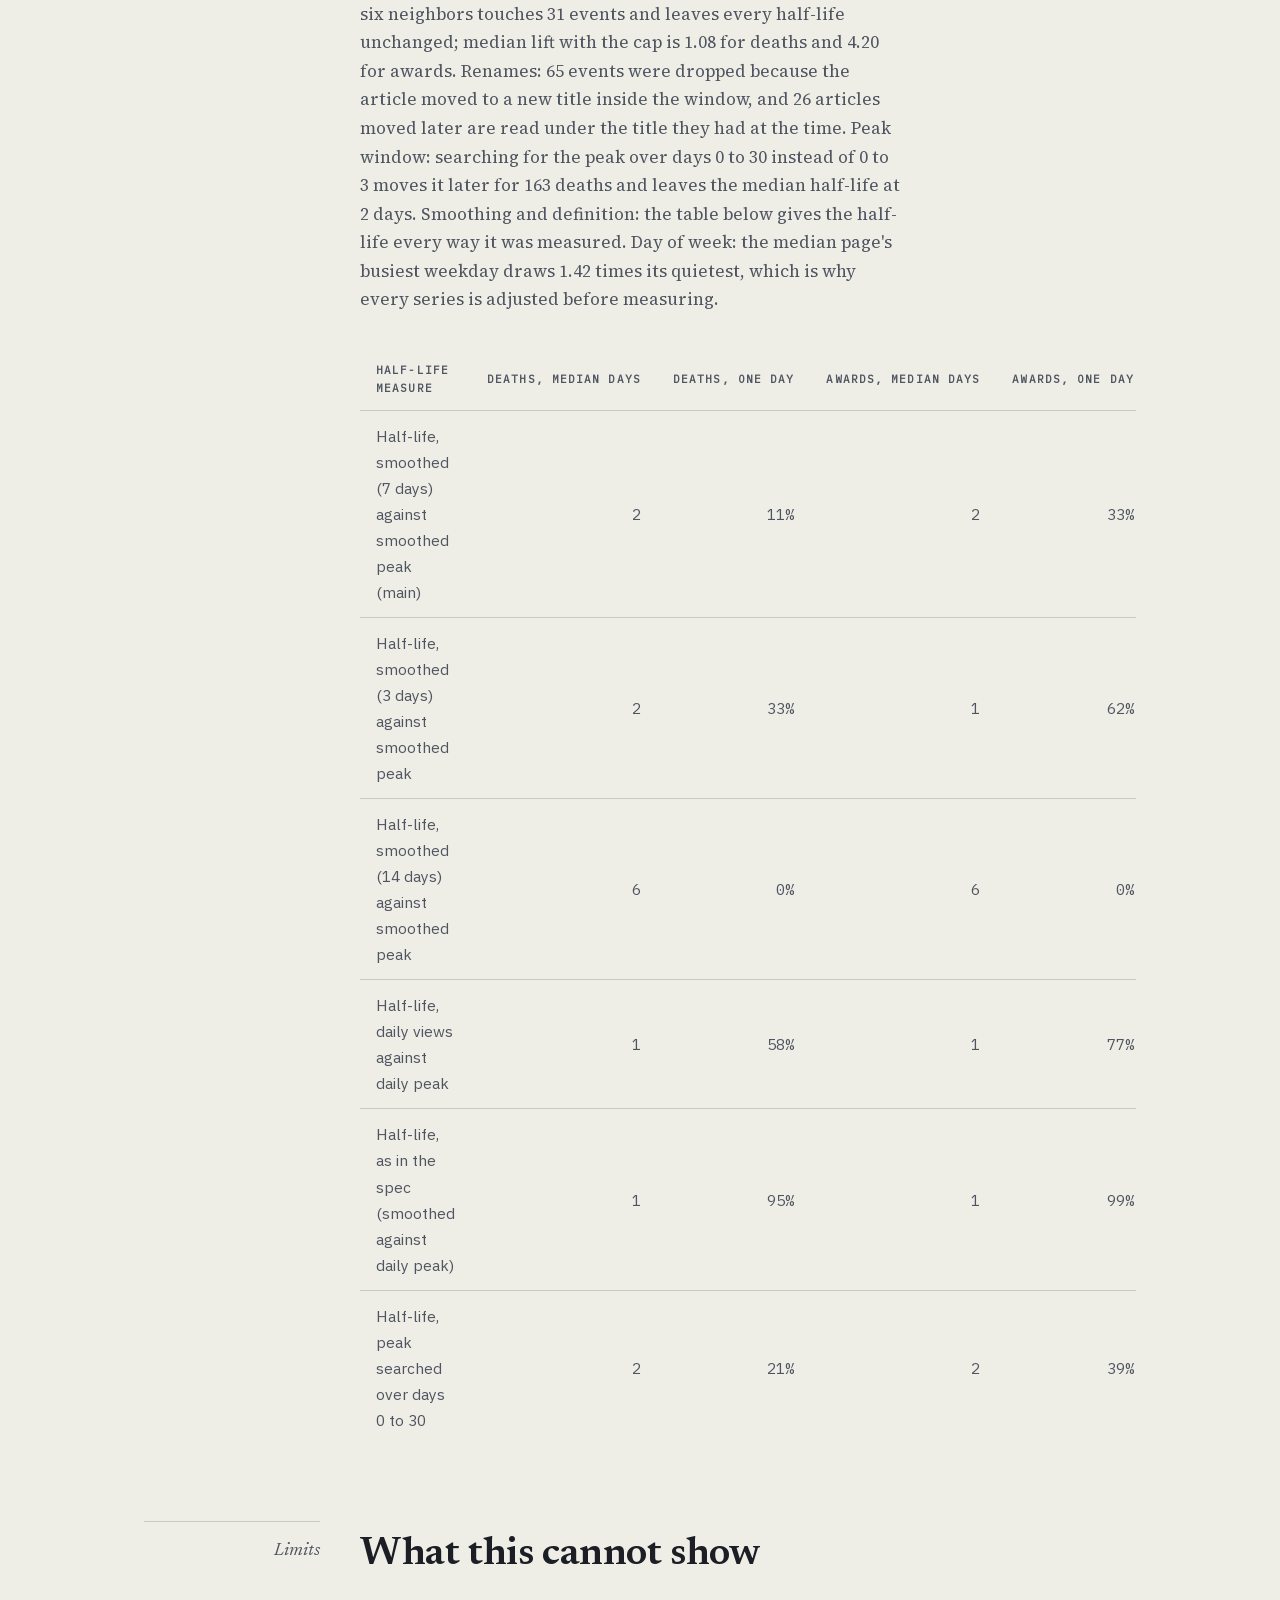
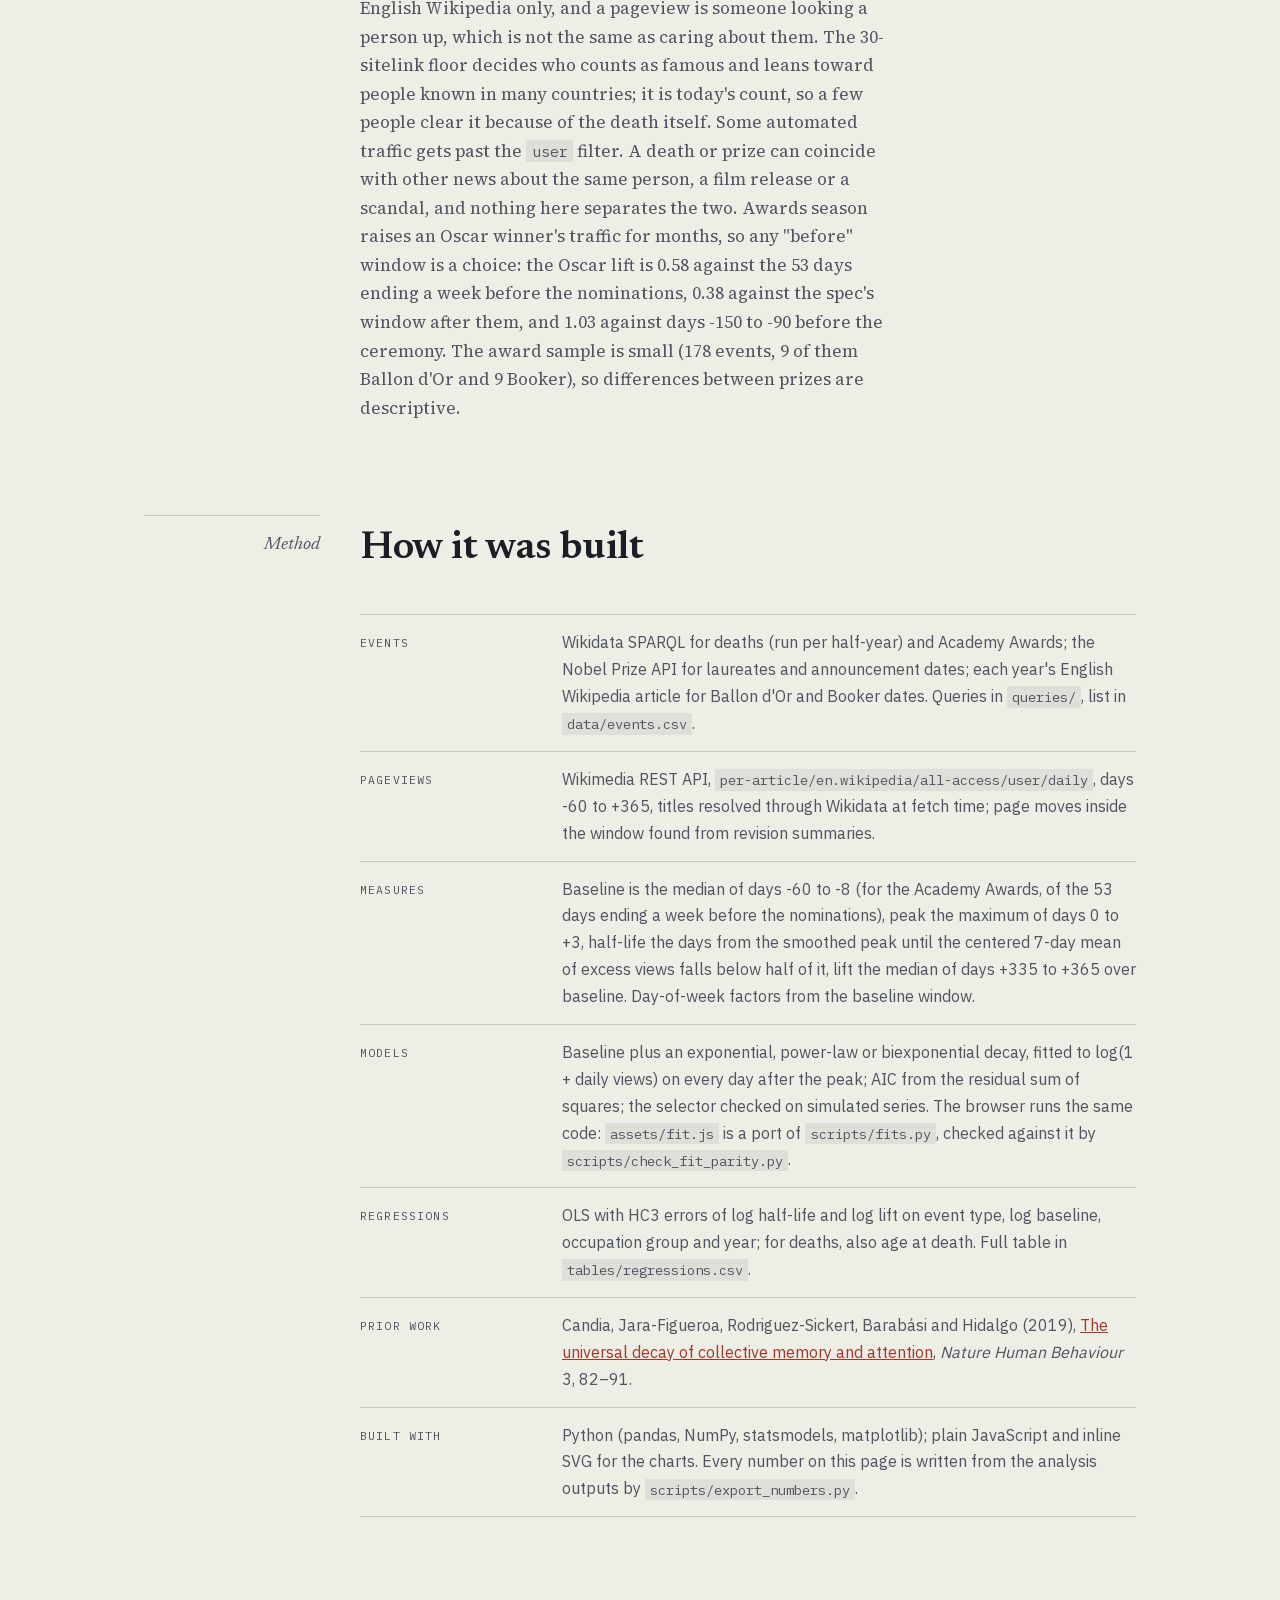
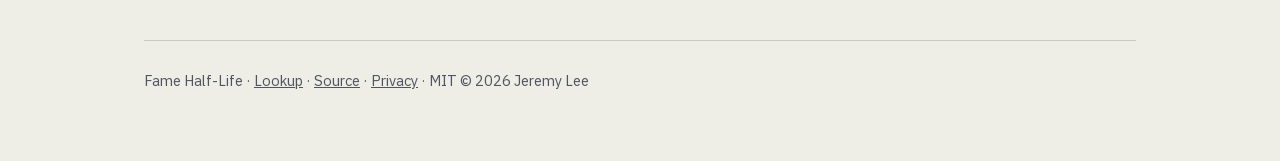
==== commit fc8845b9: "Correct the analysis after an independent audit Add the three 2022 economics laureates the Nobel API" ====
--- a/overview/index.html
+++ b/overview/index.html
@@ -4,13 +4,12 @@
 <meta charset="utf-8" />
 <meta name="viewport" content="width=device-width, initial-scale=1, viewport-fit=cover" />
 <title>Fame Half-Life: how fast attention fades after a death or a major award</title>
-<meta name="description" content="Daily English Wikipedia pageviews around 1,905 deaths and 175 awards, 2016 to 2025. The spike halves within 1 day of the peak; a year later a page draws 1.08 times its old traffic after a death, 8.78 times after a Nobel Prize and 0.38 times after an Oscar." />
+<meta name="description" content="Daily English Wikipedia pageviews around 1,905 deaths and 178 awards, 2016 to 2025. Half the extra traffic is gone in about 2 days; a year later a page draws 1.08 times its old traffic after a death and 4.20 times after an award. Corrected 29 October 2026." />
 <meta name="theme-color" content="#EEEDE6" />
 <meta property="og:title" content="Fame Half-Life" />
 <meta property="og:description" content="How fast the world stops looking someone up, measured in daily Wikipedia pageviews around deaths and major awards." />
 <meta property="og:type" content="article" />
 <meta property="og:url" content="https://lyhjeremy.github.io/fame-half-life/overview/" />
-<link href="" rel="stylesheet" />
 <style>
   :root {
     --paper: #EEEDE6;
@@ -257,6 +256,7 @@
 </style>
 </head>
 <body>
+<link rel="icon" href="data:,">
 <link rel="stylesheet" href="../assets/charts.css">
 
 <div class="wrap">
@@ -266,36 +266,42 @@
   </header>
 
   <section class="hero">
-    <p class="kicker">2,080 events, one year of attention each</p>
-    <h1>The spike is gone in days. What is left depends on who you were before.</h1>
-    <p class="hero-sub">Daily English Wikipedia views around 1,905 deaths and 175 major awards, 2016 to 2025. On the median death a page draws 200 times its usual traffic at the peak, and half the excess is gone within 1 day. The fade follows two exponentials, a fast one with a time constant of about 5.4 days and a slow one that barely moves within a year. A year on, the page draws 1.08 times its old traffic.</p>
+    <p class="kicker">2,083 events, one year of attention each</p>
+    <h1>Half the spike is gone in about 2 days. A little of it stays for a year.</h1>
+    <p class="hero-sub">Daily English Wikipedia views around 1,905 deaths and 178 major awards, 2016 to 2025. On the median death a page draws 206 times its usual traffic at the peak, and half the extra traffic is gone in about 2 days. A year on, the page draws 1.08 times its old traffic; for award winners the figure is 4.20.</p>
     <div class="cta-row">
       <a class="btn btn-primary" href="../">Look someone up</a>
       <a class="textlink" href="https://github.com/lyhjeremy/fame-half-life">Code and data</a>
       <a class="textlink" href="https://github.com/lyhjeremy/fame-half-life/blob/main/writeup.md">Long-form notes</a>
     </div>
     <div class="claims">
-      <div class="claim"><div class="n">200x</div><p>the usual daily traffic, on the peak day after a death (median of 1,905 deaths). The peak falls on the day after the death in 43% of them.</p></div>
-      <div class="claim"><div class="n">90%</div><p>of 1,947 fitted events follow a biexponential fade better than a single exponential or a power law, by AIC.</p></div>
-      <div class="claim"><div class="n">1.08x</div><p>the old traffic, a year after a death (median). After a Nobel Prize it is 8.78x; after an Oscar, 0.38x.</p></div>
+      <div class="claim"><div class="n">206x</div><p>the usual daily traffic, on the peak day after a death (median of 1,905 deaths). The peak falls on the day after the death in 44% of them.</p></div>
+      <div class="claim"><div class="n">2 days</div><p>until half the extra traffic is gone after a death (median, smoothed over a week). 65 deaths spike late, when the news came days after.</p></div>
+      <div class="claim"><div class="n">1.08x</div><p>the old traffic, a year after a death (median). After an award it is 4.20x; after a Nobel Prize, 8.81x.</p></div>
     </div>
   </section>
 </div>
 
 <div class="wrap">
 <div class="route">
+
+  <section class="stop stop--warn">
+    <p class="eyebrow">Correction</p>
+    <h2>What changed on 29 October 2026</h2>
+    <p>Corrected 29 October 2026, after an independent audit. Three 2022 Nobel laureates in economics were missing because the Nobel Prize API gives the wrong year for that prize; they are now in. The curve comparison published on 28 October fitted only days above the baseline, which made a biexponential win almost by default (it reported 90%); every day now counts, and the selector was checked on simulated data. The half-life compared a smoothed series with a single raw day; it now compares like with like. 65 deaths reported days late are counted as delayed spikes rather than no spike. The Oscar baseline fell after the nominations; it now ends a week before them. Earlier figures are kept as sensitivity rows. The full list is in <a href="https://github.com/lyhjeremy/fame-half-life/blob/main/docs/decisions.md">docs/decisions.md</a>, entries 26 to 33.</p>
+  </section>
 
   <section class="stop">
     <p class="eyebrow">The question</p>
     <h2>When someone becomes news, how fast does the world stop looking them up?</h2>
-    <p>A death or a prize sends a burst of readers to a Wikipedia article. This study measures that burst for every person with an English article and at least 30 Wikidata sitelinks who died between January 2016 and October 2025 (1,905 after exclusions), and for the winners of six Nobel Prizes, five Academy Awards, the Ballon d'Or and the Booker Prize in the same years (175). For each event it reads daily views from 60 days before to a year after, from Wikimedia's pageview API, counting user agents only.</p>
+    <p>A death or a prize sends a burst of readers to a Wikipedia article. This study measures that burst for every person with an English article and at least 30 Wikidata sitelinks who died between January 2016 and October 2025 (1,905 after exclusions), and for the winners of six Nobel Prizes, five Academy Awards, the Ballon d'Or and the Booker Prize in the same years (178). For each event it reads daily views from 60 days before to a year after, from Wikimedia's pageview API, counting user agents only.</p>
     <p>The event list was fixed and committed before a single pageview was fetched, so nothing about the results could shape who is in it. 21 deaths and 5 awards drop out because the article was written less than 30 days before the event and has no baseline; among them are George Floyd and Mahsa Amini, whose deaths made them known. 65 more drop because the article was renamed inside the window, which splits its views across two titles.</p>
   </section>
 
   <section class="stop">
     <p class="eyebrow">Finding 1</p>
-    <h2>Half the spike is gone within a day or two</h2>
-    <p>On the median death the page draws 200 times its usual traffic on the peak day, which is the day after the death in 43% of cases. The averaged curve loses half its excess in 1 day and nine tenths in 5 days, and sits at 1.96 times baseline a month later and 1.09 times in the last month of the year. Awards peak at 817 times and lose nine tenths in 4 days. Deaths jump again on day +365, the anniversary; awards climb in the last week of the year as the next year's prize comes round. Measured as specified, the half-life is 1 day for deaths and 1 for awards; it is one day in 95% of deaths with a spike. Most of the attention comes at once: only 29% of a death's first-year excess views (median) arrive after the first week.</p>
+    <h2>Half the spike is gone in about two days</h2>
+    <p>On the median death the page draws 206 times its usual traffic on the peak day, which is the day after the death in 44% of cases. Smoothed over a week, half the extra traffic is gone 2 days after the peak (middle half 2 to 3 days). The averaged curve loses nine tenths of its excess in 5 days and sits at 1.96 times baseline a month later and 1.09 times in the last month of the year, before jumping to 1.58 times on the anniversary. Awards lose nine tenths in 4 days, and climb again in the last week of the year as the next prize comes round. 1,839 of 1,905 deaths have a visible spike (peak at least twice the baseline) on days 0 to 3. Another 65 (3.4%) have a delayed spike: nothing on days 0 to 3, then a day above twice the baseline on days 4 to 30 (Leonard Cohen, Sam Shepard and Steve Ditko among them), most often because the death became news days or weeks after it happened. 1 death has no spike at all.</p>
     <figure class="exhibit">
       <p class="ex-label">Exhibit 1</p>
       <div class="chart-head"><p class="chart-title">Median daily views as a multiple of each event's baseline</p><div class="seg" role="group" aria-label="Range" id="avg-range"></div></div>
@@ -312,34 +318,45 @@
 
   <section class="stop">
     <p class="eyebrow">Finding 2</p>
-    <h2>The fade has two speeds</h2>
-    <p>Three curves were fitted to each event's excess views after the peak: an exponential, a power law, and the biexponential (a sum of two exponentials) that Candia et al. (2019) found in the decay of attention to songs, films and biographies over years. The biexponential has the lowest AIC for 91% of 1,808 deaths and 78% of 139 awards, with a median margin of 25 AIC points over the power law. Its fast part has a median time constant of 5.4 days; the slow part's is 1,418 days, so long that within a year it is close to a flat step above the old baseline. The power law still beats the exponential in 98% of events, which is what a long tail looks like. The two shapes agree with Candia et al. on form; their time scale is years since publication, this one is days since an event.</p>
+    <h2>A fast fade and a slow tail fit most events</h2>
+    <p>Each event's daily views after the peak were fitted three ways, with every day counted: the baseline plus an exponential decay, plus a power law, or plus a biexponential (two exponentials, the form Candia et al. 2019 found over years in attention to songs, films and biographies). The biexponential has the lowest AIC for 76% of 1,839 deaths and 64% of 177 awards; the power law wins 14% of deaths and the exponential 9%. Where the biexponential wins, its fast part has a median time constant of 3.0 days and carries all but 1.8% of the initial excess; the slow part's median time constant is 169 days. On simulated series the selector names the true model 87% of the time for a pure exponential, 95% for a power law and 100% for a biexponential, and it calls 13% of pure exponentials biexponential, so the real share is a mild overstatement. The model comparison first published on 28 October dropped every day at or below the baseline before fitting; on the same simulations that method called 100% of pure exponentials biexponential, which is why it reported 90% biexponential wins.</p>
     <figure class="exhibit">
       <p class="ex-label">Exhibit 2</p>
       <p class="chart-title">Which model fits each event best</p>
       <div class="chart">
         <div data-loading class="skeleton sk-stats" aria-hidden="true"></div>
-        <svg id="wins" viewBox="0 0 900 180" role="img" aria-labelledby="wins-t"><title id="wins-t">Share of events won by each model: the biexponential wins 91% of deaths and 78% of awards.</title></svg>
+        <svg id="wins" viewBox="0 0 900 180" role="img" aria-labelledby="wins-t"><title id="wins-t">Share of events won by each model: the biexponential wins 76% of deaths and 64% of awards.</title></svg>
         <p class="legend"><span class="l-blue">biexponential</span><span class="l-red">power law</span><span class="l-gray">exponential</span></p>
       </div>
-      <figcaption>Lowest AIC on log excess views, from the day after the peak to day +365, on days with views above baseline. The biexponential has four parameters and the others two; AIC charges for the difference.</figcaption>
-      <noscript><img width="1290" height="420" src="../figures/model_wins.png" alt="Bars showing the biexponential model winning most events among deaths and awards."></noscript>
+      <figcaption>Lowest AIC. Each model is the baseline plus a decaying excess, fitted to log(1 + daily views) on every day from the one after the peak to day +365. The biexponential has four parameters and the others two; AIC charges for the difference.</figcaption>
+      <noscript><img width="1290" height="420" src="../figures/model_wins.png" alt="Bars showing the share of events each model wins, for deaths and awards."></noscript>
     </figure>
+    <div class="tbl">
+      <table>
+        <thead><tr><th>True model</th><th class="num">Noise 0.15</th><th class="num">Noise 0.30</th><th class="num">First method, 0.15</th><th class="num">First method, 0.30</th></tr></thead>
+        <tbody>
+<tr><td>Exponential</td><td class="num">87%</td><td class="num">82%</td><td class="num">0%</td><td class="num">0%</td></tr>
+<tr><td>Power law</td><td class="num">95%</td><td class="num">88%</td><td class="num">82%</td><td class="num">73%</td></tr>
+<tr><td>Biexponential</td><td class="num">100%</td><td class="num">99%</td><td class="num">95%</td><td class="num">91%</td></tr>
+        </tbody>
+      </table>
+    </div>
+    <p class="small">How often the selector names the true model on 150 simulated series per row (<code>scripts/simulate_selection.py</code>). "First method" is the comparison published on 28 October, which fitted only days above the baseline.</p>
   </section>
 
   <section class="stop stop--key">
     <p class="eyebrow">Finding 3</p>
-    <h2>A death leaves a page busier than before; an Oscar leaves it quieter</h2>
-    <p>A year after a death the median page draws 1.08 times its old traffic, and 59% of pages sit above their baseline. Awards spread far wider. Nobel laureates, with a median of 20 views a day beforehand, keep 8.78 times that. Academy Award winners start from 15,120 a day, already raised by awards season, and end the year at 0.38 times it.</p>
+    <h2>A death leaves a page a little busier than before</h2>
+    <p>A year after a death the median page draws 1.08 times its old traffic, and 59% of pages sit above their baseline. Award winners settle at a median 4.20 times, but the prizes differ: Nobel laureates, with a median of 20 views a day beforehand, keep 8.81 times that; Booker winners 2.56; Ballon d'Or winners 0.87. For Academy Award winners the answer depends on which 'before' you use: against the 53 days ending a week before the nominations it is 0.58, against days -150 to -90 before the ceremony 1.03.</p>
     <div class="tbl">
       <table>
         <thead><tr><th>Event</th><th class="num">n</th><th class="num">Baseline views/day</th><th class="num">Peak</th><th class="num">Half-life, days</th><th class="num">After week one</th><th class="num">Lift</th></tr></thead>
         <tbody>
-<tr><td>Death</td><td class="num">1,905</td><td class="num">202</td><td class="num">200x</td><td class="num">1</td><td class="num">29%</td><td class="num">1.08x</td></tr>
-<tr><td>Nobel Prize</td><td class="num">107</td><td class="num">20</td><td class="num">2978x</td><td class="num">1</td><td class="num">46%</td><td class="num">8.78x</td></tr>
-<tr><td>Academy Award</td><td class="num">50</td><td class="num">15,120</td><td class="num">25x</td><td class="num">1</td><td class="num">12%</td><td class="num">0.38x</td></tr>
-<tr><td>Ballon d'Or</td><td class="num">9</td><td class="num">20,300</td><td class="num">4x</td><td class="num">1</td><td class="num">85%</td><td class="num">0.87x</td></tr>
-<tr><td>Booker Prize</td><td class="num">9</td><td class="num">76</td><td class="num">222x</td><td class="num">1</td><td class="num">69%</td><td class="num">2.56x</td></tr>
+<tr><td>Death</td><td class="num">1,905</td><td class="num">202</td><td class="num">206x</td><td class="num">2</td><td class="num">29%</td><td class="num">1.08x</td></tr>
+<tr><td>Nobel Prize</td><td class="num">110</td><td class="num">20</td><td class="num">3012x</td><td class="num">1</td><td class="num">46%</td><td class="num">8.81x</td></tr>
+<tr><td>Academy Award</td><td class="num">50</td><td class="num">9,378</td><td class="num">40x</td><td class="num">2</td><td class="num">23%</td><td class="num">0.58x</td></tr>
+<tr><td>Ballon d'Or</td><td class="num">9</td><td class="num">20,300</td><td class="num">4x</td><td class="num">2</td><td class="num">85%</td><td class="num">0.87x</td></tr>
+<tr><td>Booker Prize</td><td class="num">9</td><td class="num">76</td><td class="num">222x</td><td class="num">3</td><td class="num">69%</td><td class="num">2.56x</td></tr>
         </tbody>
       </table>
     </div>
@@ -354,7 +371,7 @@
       <figcaption>Lift is median views on days +335 to +365 divided by the median of days -60 to -8. The dashed line is no change.</figcaption>
       <noscript><img width="1290" height="570" src="../figures/lift.png" alt="Distribution of lift for deaths and awards."></noscript>
     </figure>
-    <p>A regression of log lift on event type, log baseline, occupation group and year (OLS, HC3 errors, n = 2,080, R² = 0.25) puts awards 163% above deaths at the same prior traffic (p < 0.001). Among deaths, with age added (n = 1,902, R² = 0.33), each extra year of age at death goes with 2.0% less lift (p < 0.001). The same regression for log half-life explains almost nothing (R² = 0.03), because the half-life barely varies.</p>
+    <p>A regression of log lift on event type, log baseline, occupation group and year (OLS, HC3 errors, n = 2,083, R² = 0.28) puts awards 194% above deaths at the same prior traffic (p < 0.001); with the Oscar baseline as the spec defined it the figure is 167% above (p < 0.001). Among deaths, with age added (n = 1,902, R² = 0.33), each extra year of age at death goes with 2.0% less lift (p < 0.001). The same regression for log half-life explains little (R² = 0.09).</p>
   </section>
 
   <section class="stop">
@@ -375,13 +392,26 @@
   <section class="stop stop--warn">
     <p class="eyebrow">Checks</p>
     <h2>What moves the numbers, and what does not</h2>
-    <p>Bot leakage: capping any day above 50 times the median of its six neighbors touches 31 events and changes 1 half-life; median lift with the cap is 1.08 for deaths and 4.16 for awards. Renames: 65 events were dropped because the article moved to a new title inside the window. Smoothing: the median half-life is 2 days with a 3-day window, 1 with 7 and 1 with 14. The spike is narrower than the window, so the specified half-life is one day for most events; the late-share measure and the fitted curves are less sensitive to that choice. Day of week: the median page's busiest weekday draws 1.43 times its quietest, which is why every series is adjusted before measuring.</p>
+    <p>Bot leakage: capping any day above 50 times the median of its six neighbors touches 31 events and leaves every half-life unchanged; median lift with the cap is 1.08 for deaths and 4.20 for awards. Renames: 65 events were dropped because the article moved to a new title inside the window, and 26 articles moved later are read under the title they had at the time. Peak window: searching for the peak over days 0 to 30 instead of 0 to 3 moves it later for 163 deaths and leaves the median half-life at 2 days. Smoothing and definition: the table below gives the half-life every way it was measured. Day of week: the median page's busiest weekday draws 1.42 times its quietest, which is why every series is adjusted before measuring.</p>
+    <div class="tbl">
+      <table>
+        <thead><tr><th>Half-life measure</th><th class="num">Deaths, median days</th><th class="num">Deaths, one day</th><th class="num">Awards, median days</th><th class="num">Awards, one day</th></tr></thead>
+        <tbody>
+<tr><td>Half-life, smoothed (7 days) against smoothed peak (main)</td><td class="num">2</td><td class="num">11%</td><td class="num">2</td><td class="num">33%</td></tr>
+<tr><td>Half-life, smoothed (3 days) against smoothed peak</td><td class="num">2</td><td class="num">33%</td><td class="num">1</td><td class="num">62%</td></tr>
+<tr><td>Half-life, smoothed (14 days) against smoothed peak</td><td class="num">6</td><td class="num">0%</td><td class="num">6</td><td class="num">0%</td></tr>
+<tr><td>Half-life, daily views against daily peak</td><td class="num">1</td><td class="num">58%</td><td class="num">1</td><td class="num">77%</td></tr>
+<tr><td>Half-life, as in the spec (smoothed against daily peak)</td><td class="num">1</td><td class="num">95%</td><td class="num">1</td><td class="num">99%</td></tr>
+<tr><td>Half-life, peak searched over days 0 to 30</td><td class="num">2</td><td class="num">21%</td><td class="num">2</td><td class="num">39%</td></tr>
+        </tbody>
+      </table>
+    </div>
   </section>
 
   <section class="stop stop--warn">
     <p class="eyebrow">Limits</p>
     <h2>What this cannot show</h2>
-    <p>English Wikipedia only, and a pageview is someone looking a person up, which is not the same as caring about them. The 30-sitelink floor decides who counts as famous and leans toward people known in many countries; it is today's count, so a few people clear it because of the death itself. Some automated traffic gets past the <code>user</code> filter. A death or prize can coincide with other news about the same person, a film release or a scandal, and nothing here separates the two. For the Academy Awards the baseline falls in awards season, after the nominations, so the "before" traffic is already raised; that is part of why Oscar winners settle below it. The award sample is small (175 events, 9 of them Ballon d'Or and 9 Booker), so differences between prizes are descriptive.</p>
+    <p>English Wikipedia only, and a pageview is someone looking a person up, which is not the same as caring about them. The 30-sitelink floor decides who counts as famous and leans toward people known in many countries; it is today's count, so a few people clear it because of the death itself. Some automated traffic gets past the <code>user</code> filter. A death or prize can coincide with other news about the same person, a film release or a scandal, and nothing here separates the two. Awards season raises an Oscar winner's traffic for months, so any "before" window is a choice: the Oscar lift is 0.58 against the 53 days ending a week before the nominations, 0.38 against the spec's window after them, and 1.03 against days -150 to -90 before the ceremony. The award sample is small (178 events, 9 of them Ballon d'Or and 9 Booker), so differences between prizes are descriptive.</p>
   </section>
 
   <section class="stop stop--end">
@@ -390,8 +420,8 @@
     <dl class="specs">
       <div class="spec"><dt>Events</dt><dd>Wikidata SPARQL for deaths (run per half-year) and Academy Awards; the Nobel Prize API for laureates and announcement dates; each year's English Wikipedia article for Ballon d'Or and Booker dates. Queries in <code>queries/</code>, list in <code>data/events.csv</code>.</dd></div>
       <div class="spec"><dt>Pageviews</dt><dd>Wikimedia REST API, <code>per-article/en.wikipedia/all-access/user/daily</code>, days -60 to +365, titles resolved through Wikidata at fetch time; page moves inside the window found from revision summaries.</dd></div>
-      <div class="spec"><dt>Measures</dt><dd>Baseline is the median of days -60 to -8, peak the maximum of days 0 to +3, half-life the days from the peak until the centered 7-day mean of excess views falls below half the peak excess, lift the median of days +335 to +365 over baseline. Day-of-week factors from the baseline window.</dd></div>
-      <div class="spec"><dt>Models</dt><dd>Exponential, power law and biexponential fitted to log excess views; AIC from the residual sum of squares. The browser runs the same code: <code>assets/fit.js</code> is a port of <code>scripts/fits.py</code>, checked against it on 60 events.</dd></div>
+      <div class="spec"><dt>Measures</dt><dd>Baseline is the median of days -60 to -8 (for the Academy Awards, of the 53 days ending a week before the nominations), peak the maximum of days 0 to +3, half-life the days from the smoothed peak until the centered 7-day mean of excess views falls below half of it, lift the median of days +335 to +365 over baseline. Day-of-week factors from the baseline window.</dd></div>
+      <div class="spec"><dt>Models</dt><dd>Baseline plus an exponential, power-law or biexponential decay, fitted to log(1 + daily views) on every day after the peak; AIC from the residual sum of squares; the selector checked on simulated series. The browser runs the same code: <code>assets/fit.js</code> is a port of <code>scripts/fits.py</code>, checked against it by <code>scripts/check_fit_parity.py</code>.</dd></div>
       <div class="spec"><dt>Regressions</dt><dd>OLS with HC3 errors of log half-life and log lift on event type, log baseline, occupation group and year; for deaths, also age at death. Full table in <code>tables/regressions.csv</code>.</dd></div>
       <div class="spec"><dt>Prior work</dt><dd>Candia, Jara-Figueroa, Rodriguez-Sickert, Barabási and Hidalgo (2019), <a href="https://doi.org/10.1038/s41562-018-0474-5">The universal decay of collective memory and attention</a>, <i>Nature Human Behaviour</i> 3, 82–91.</dd></div>
       <div class="spec"><dt>Built with</dt><dd>Python (pandas, NumPy, statsmodels, matplotlib); plain JavaScript and inline SVG for the charts. Every number on this page is written from the analysis outputs by <code>scripts/export_numbers.py</code>.</dd></div>
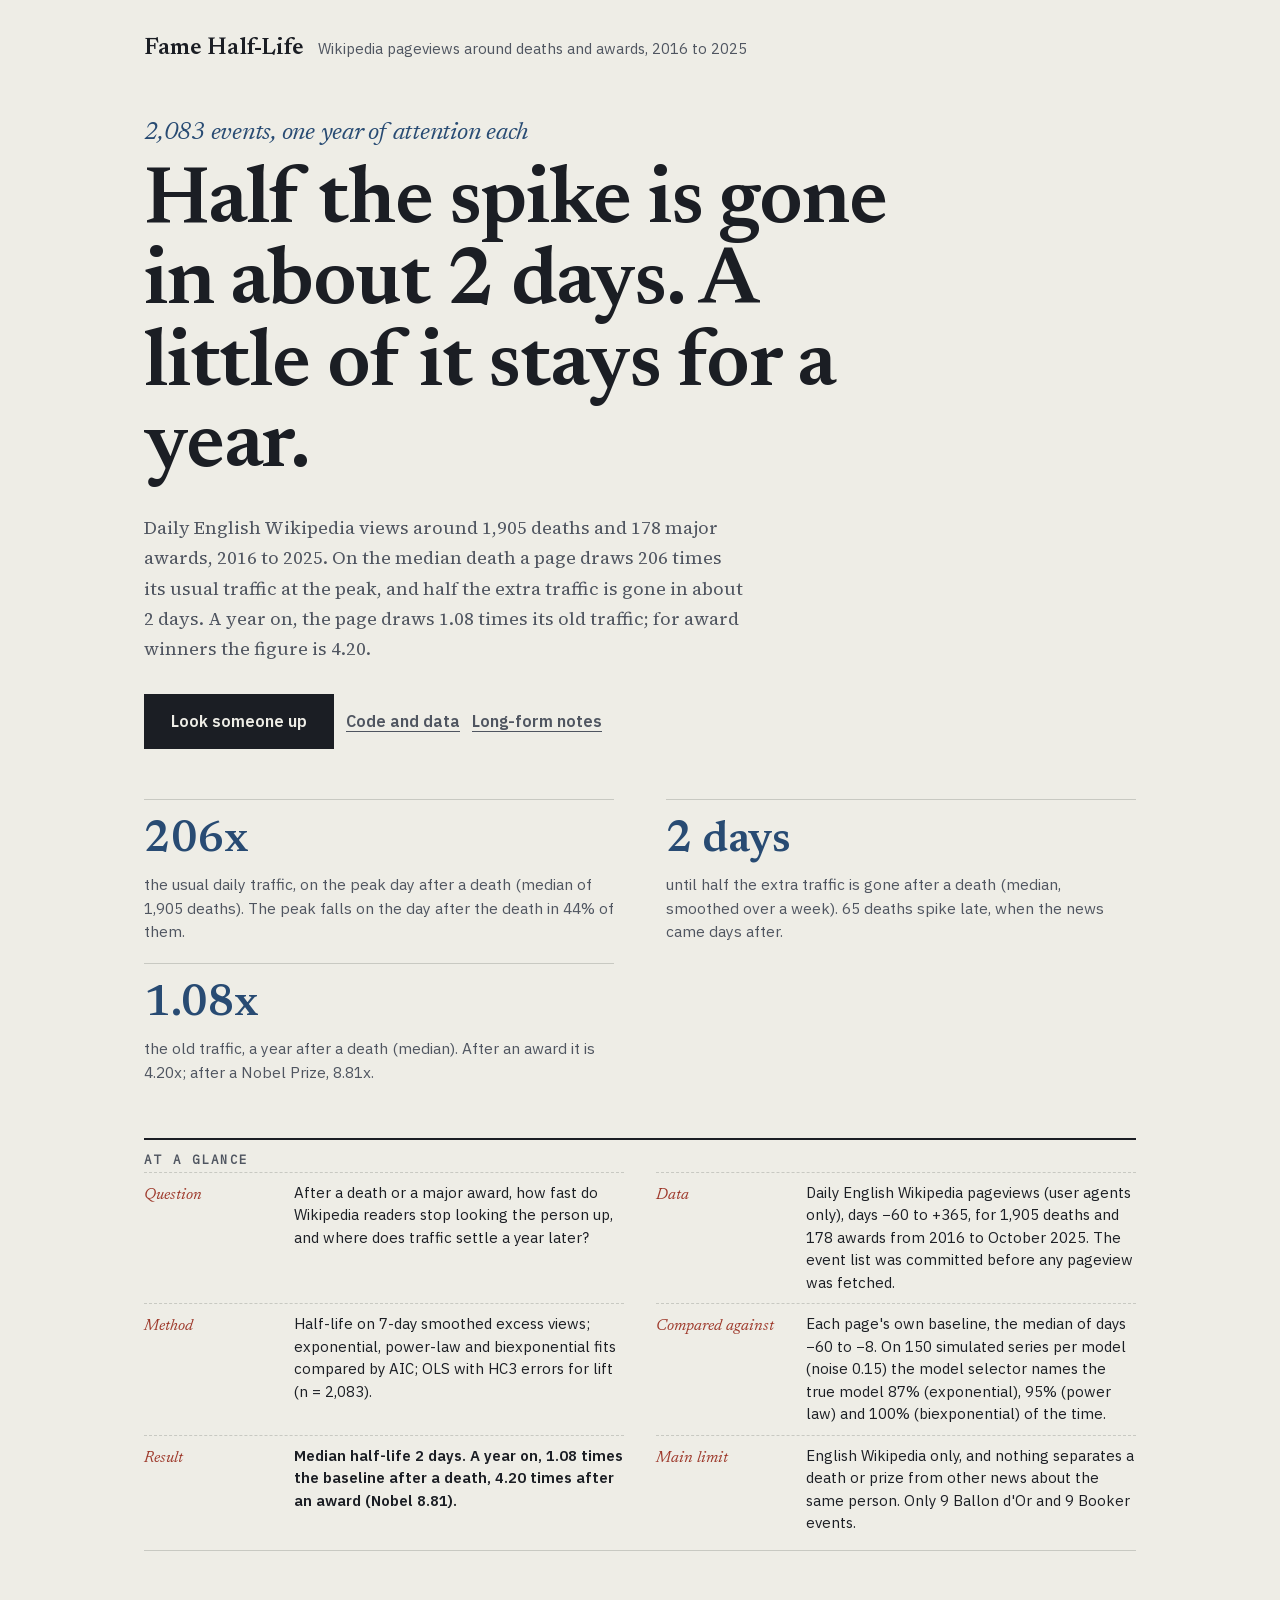
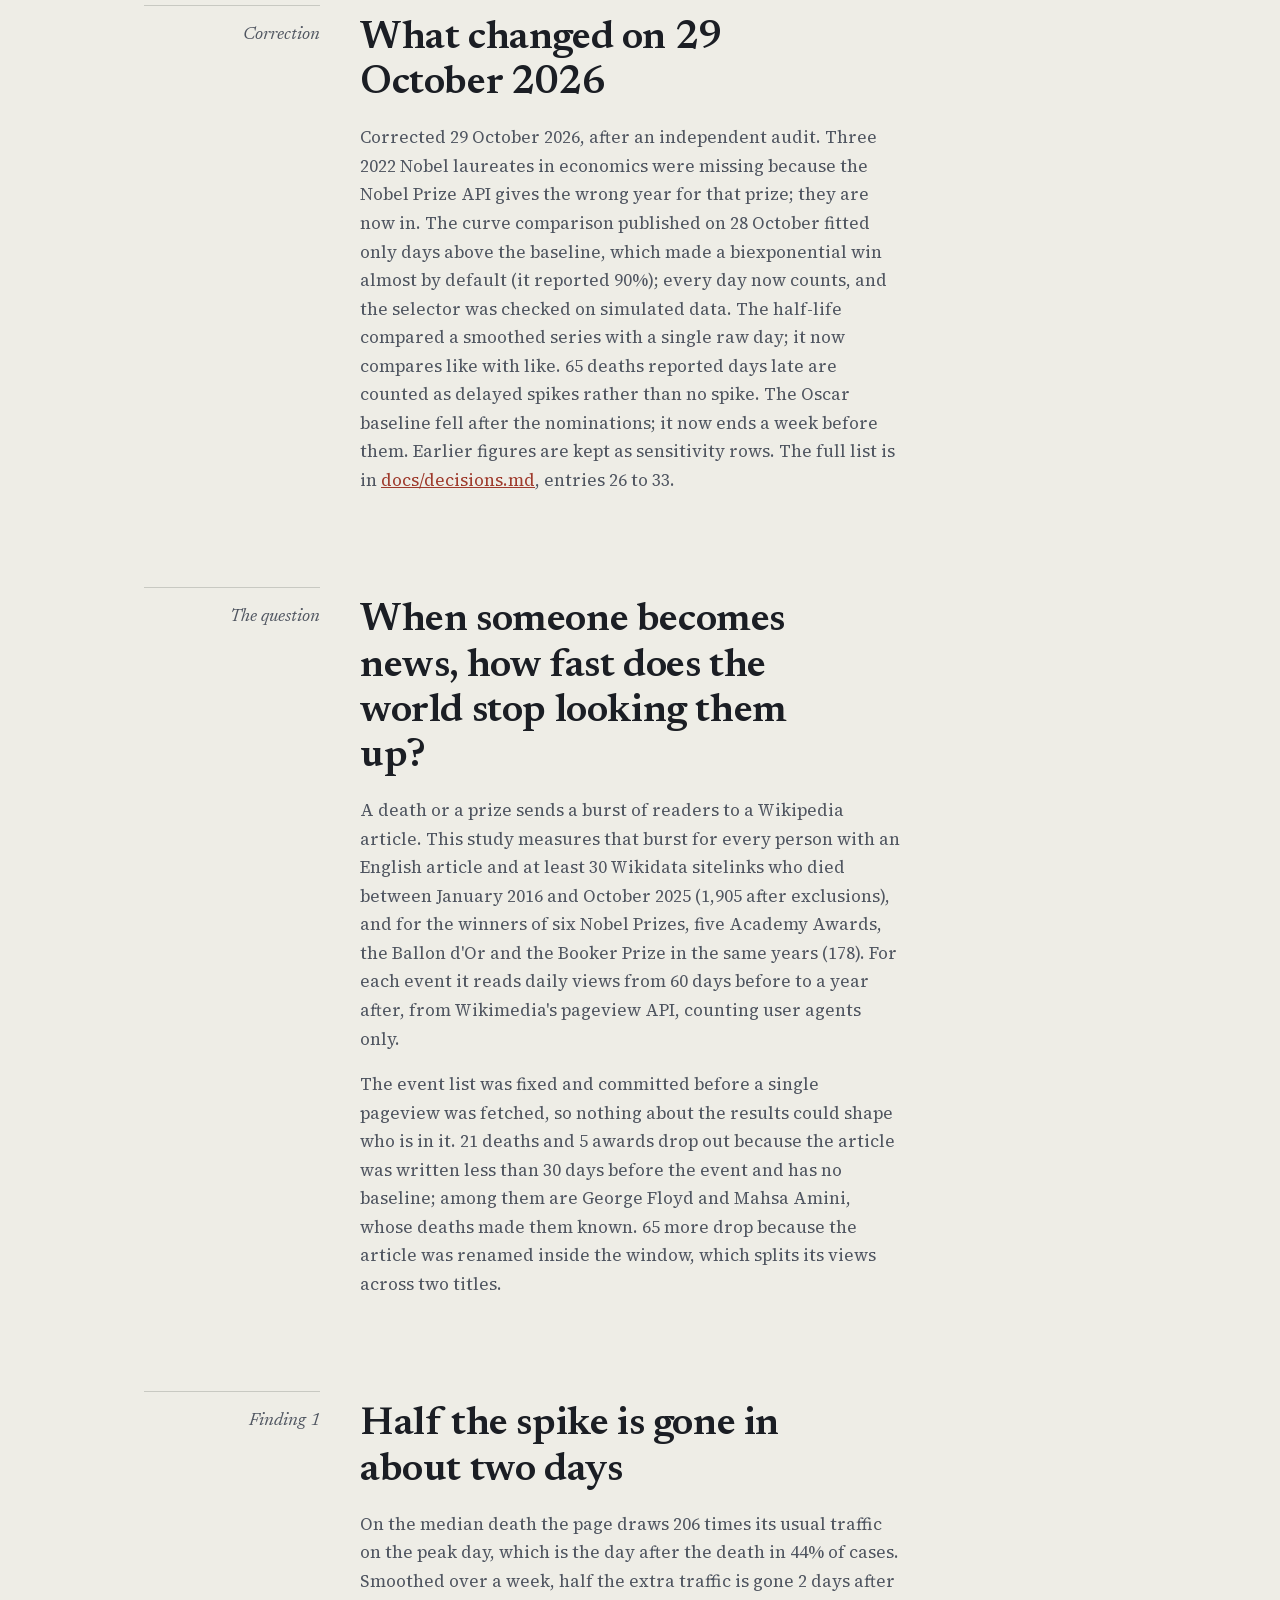
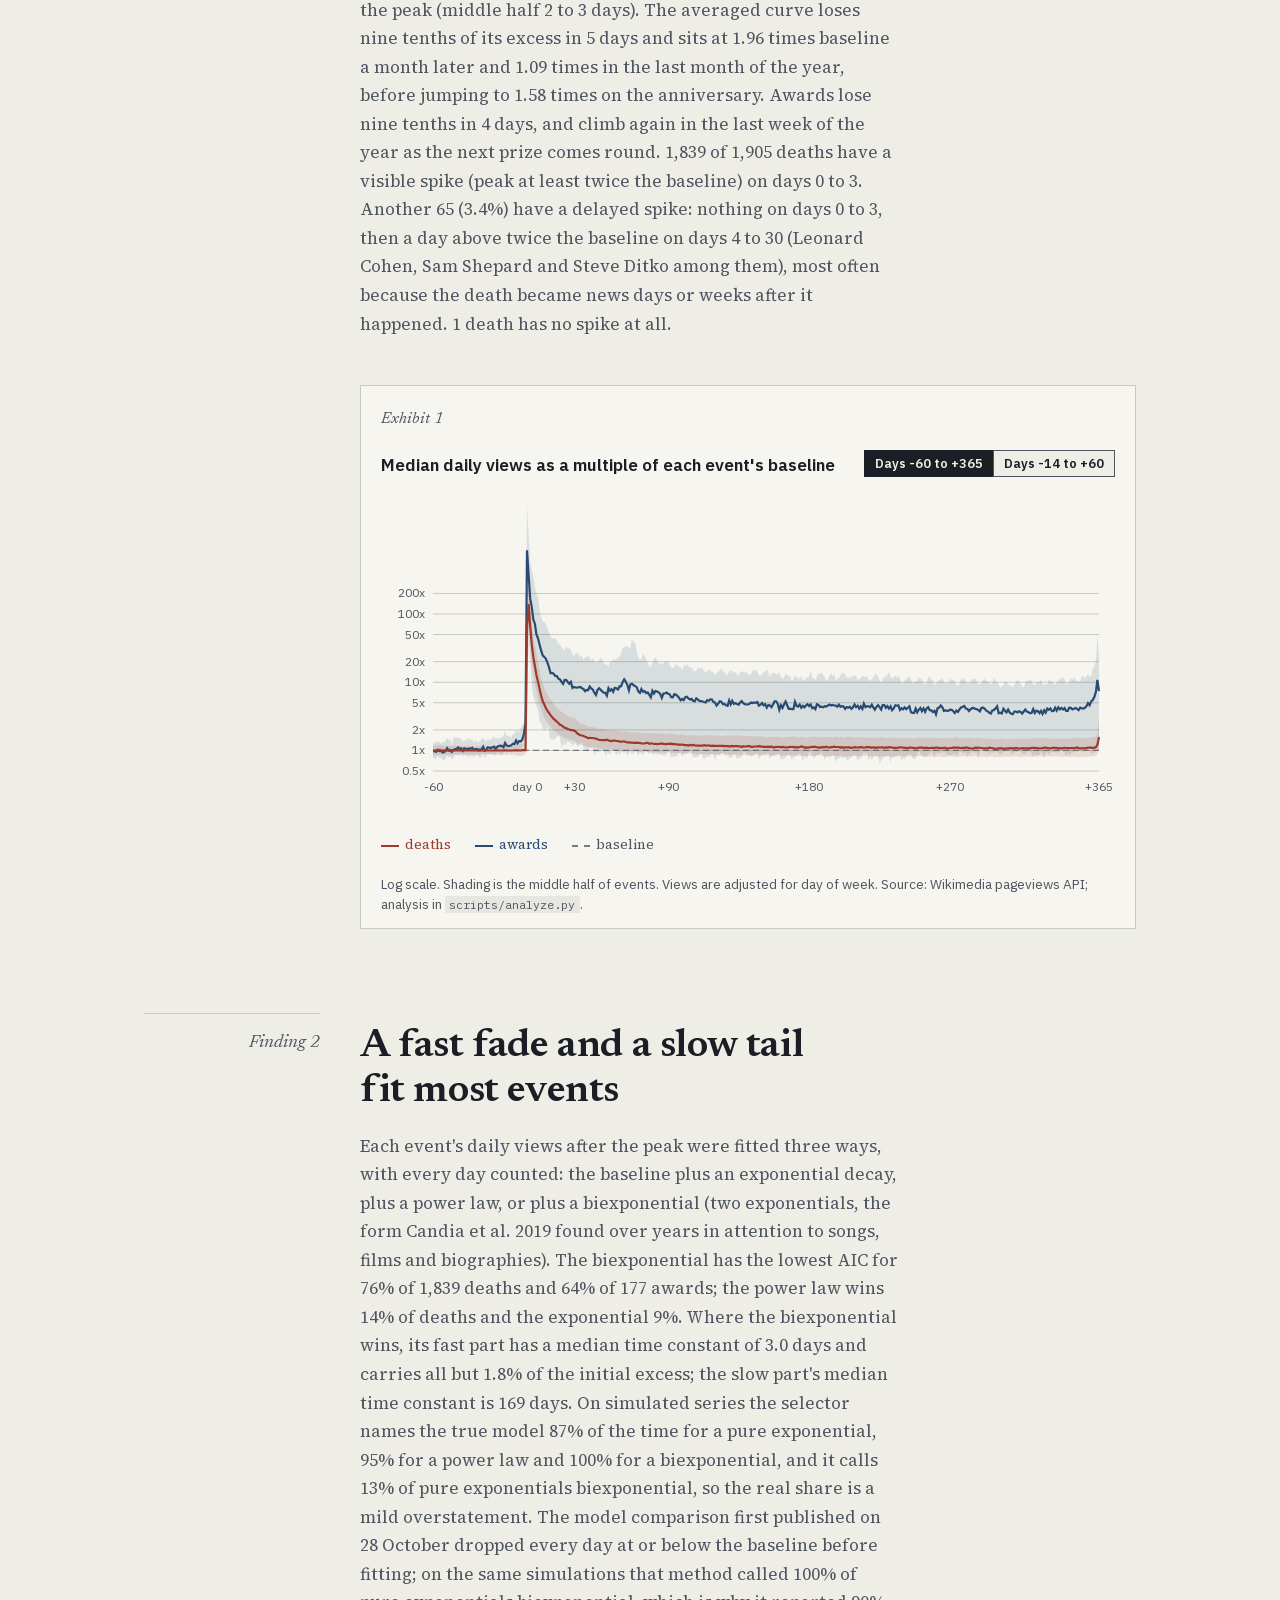
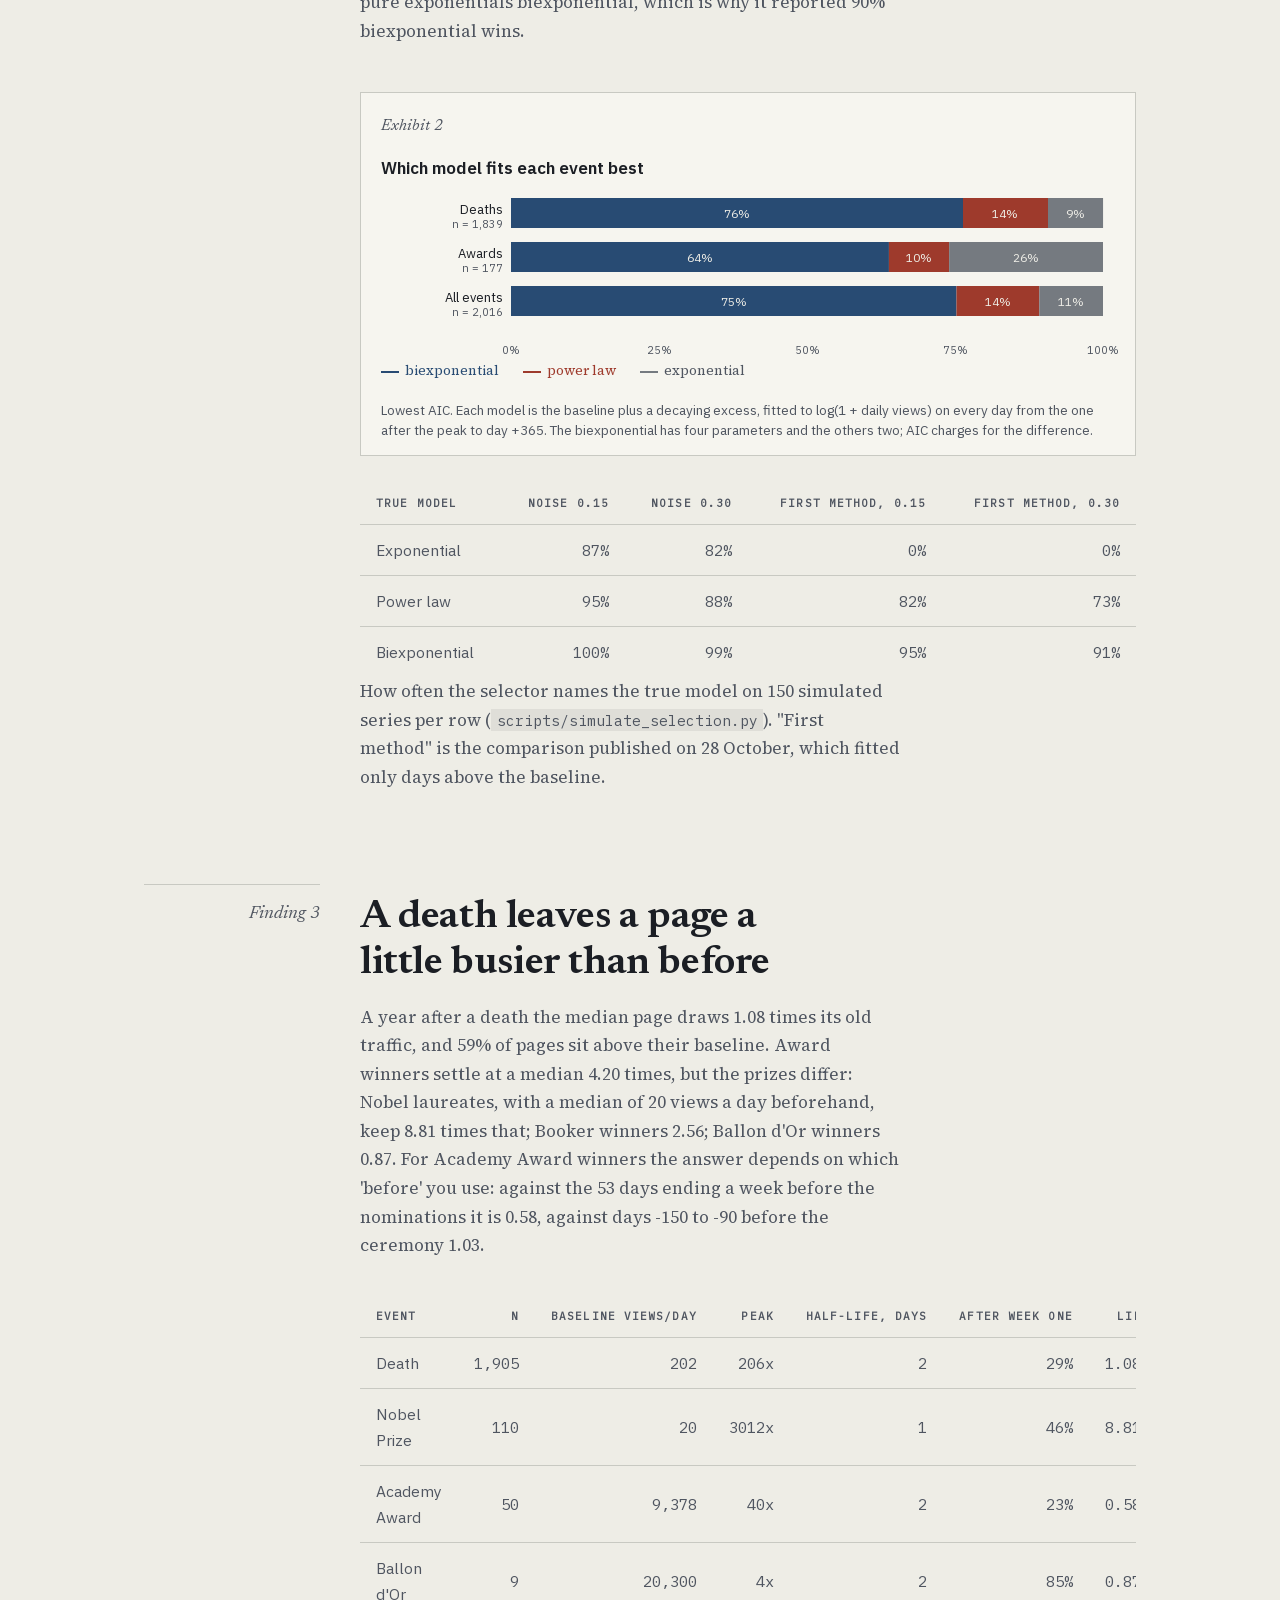
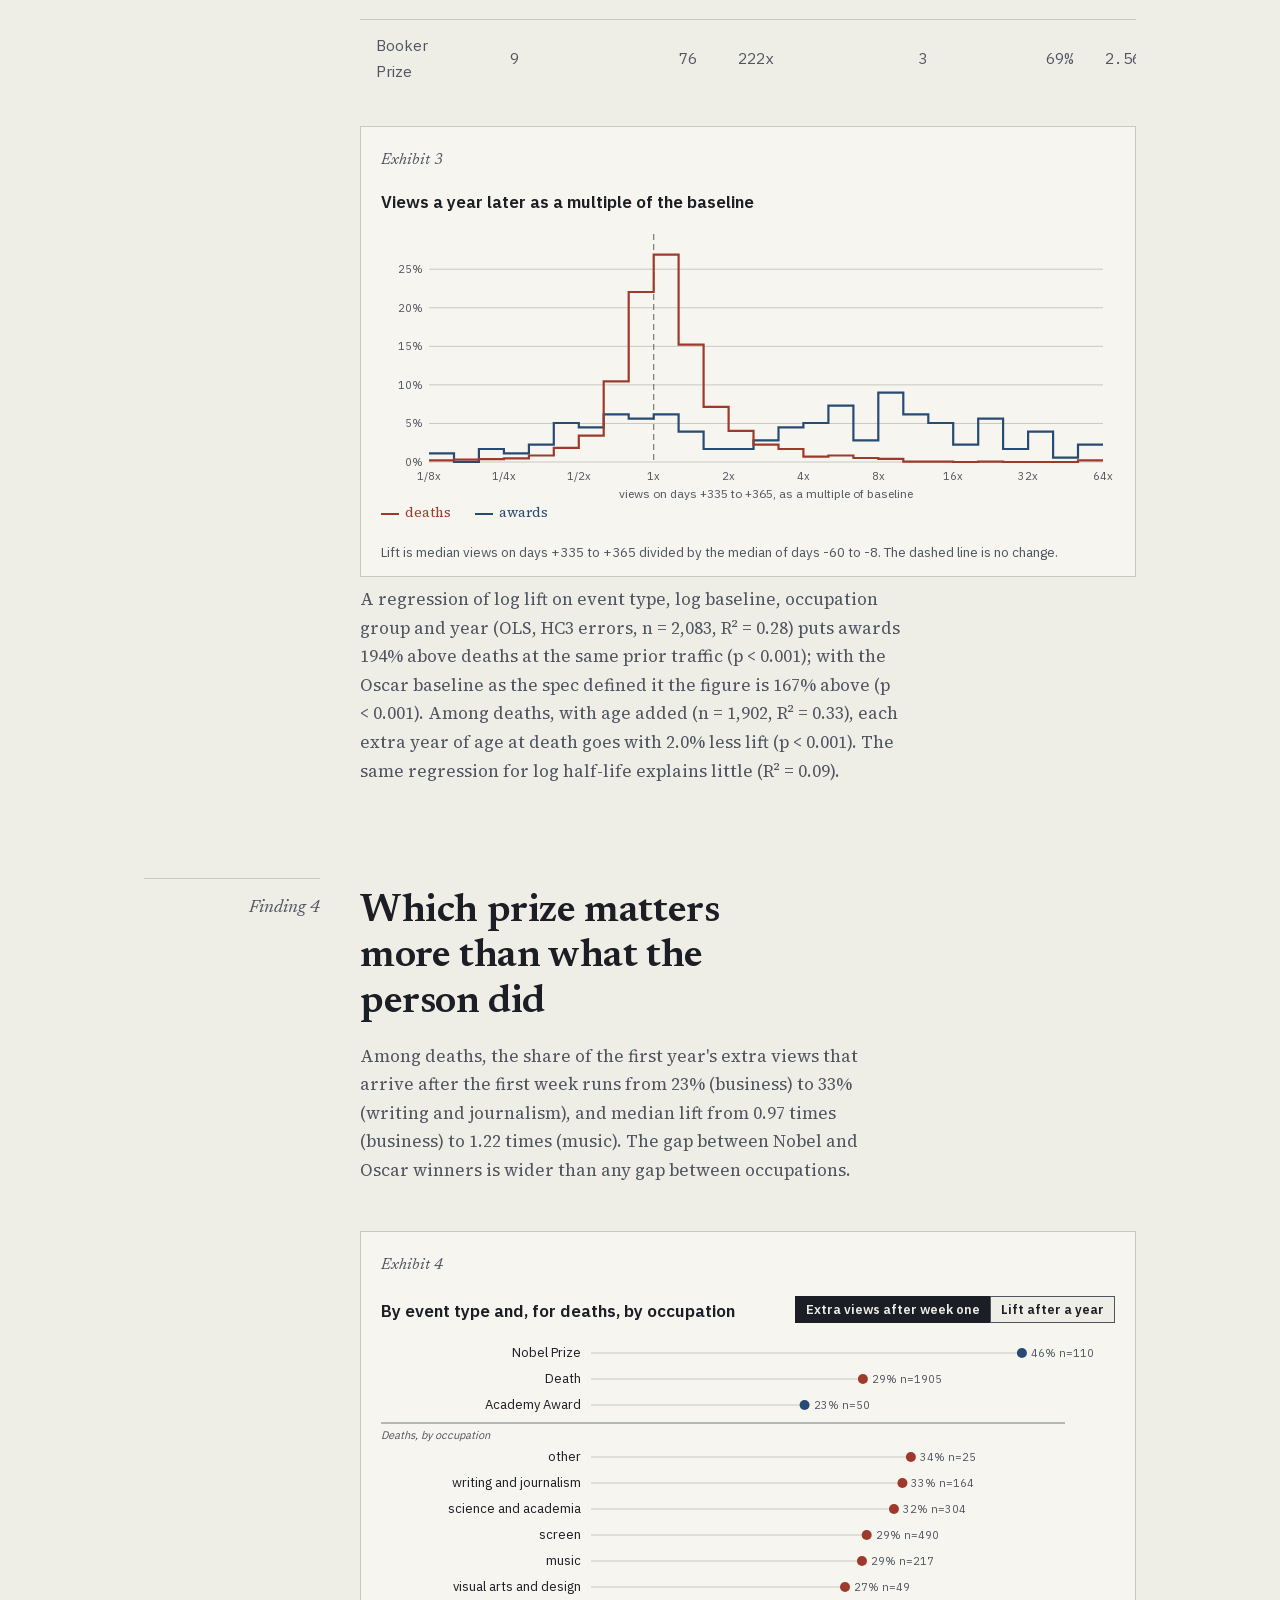
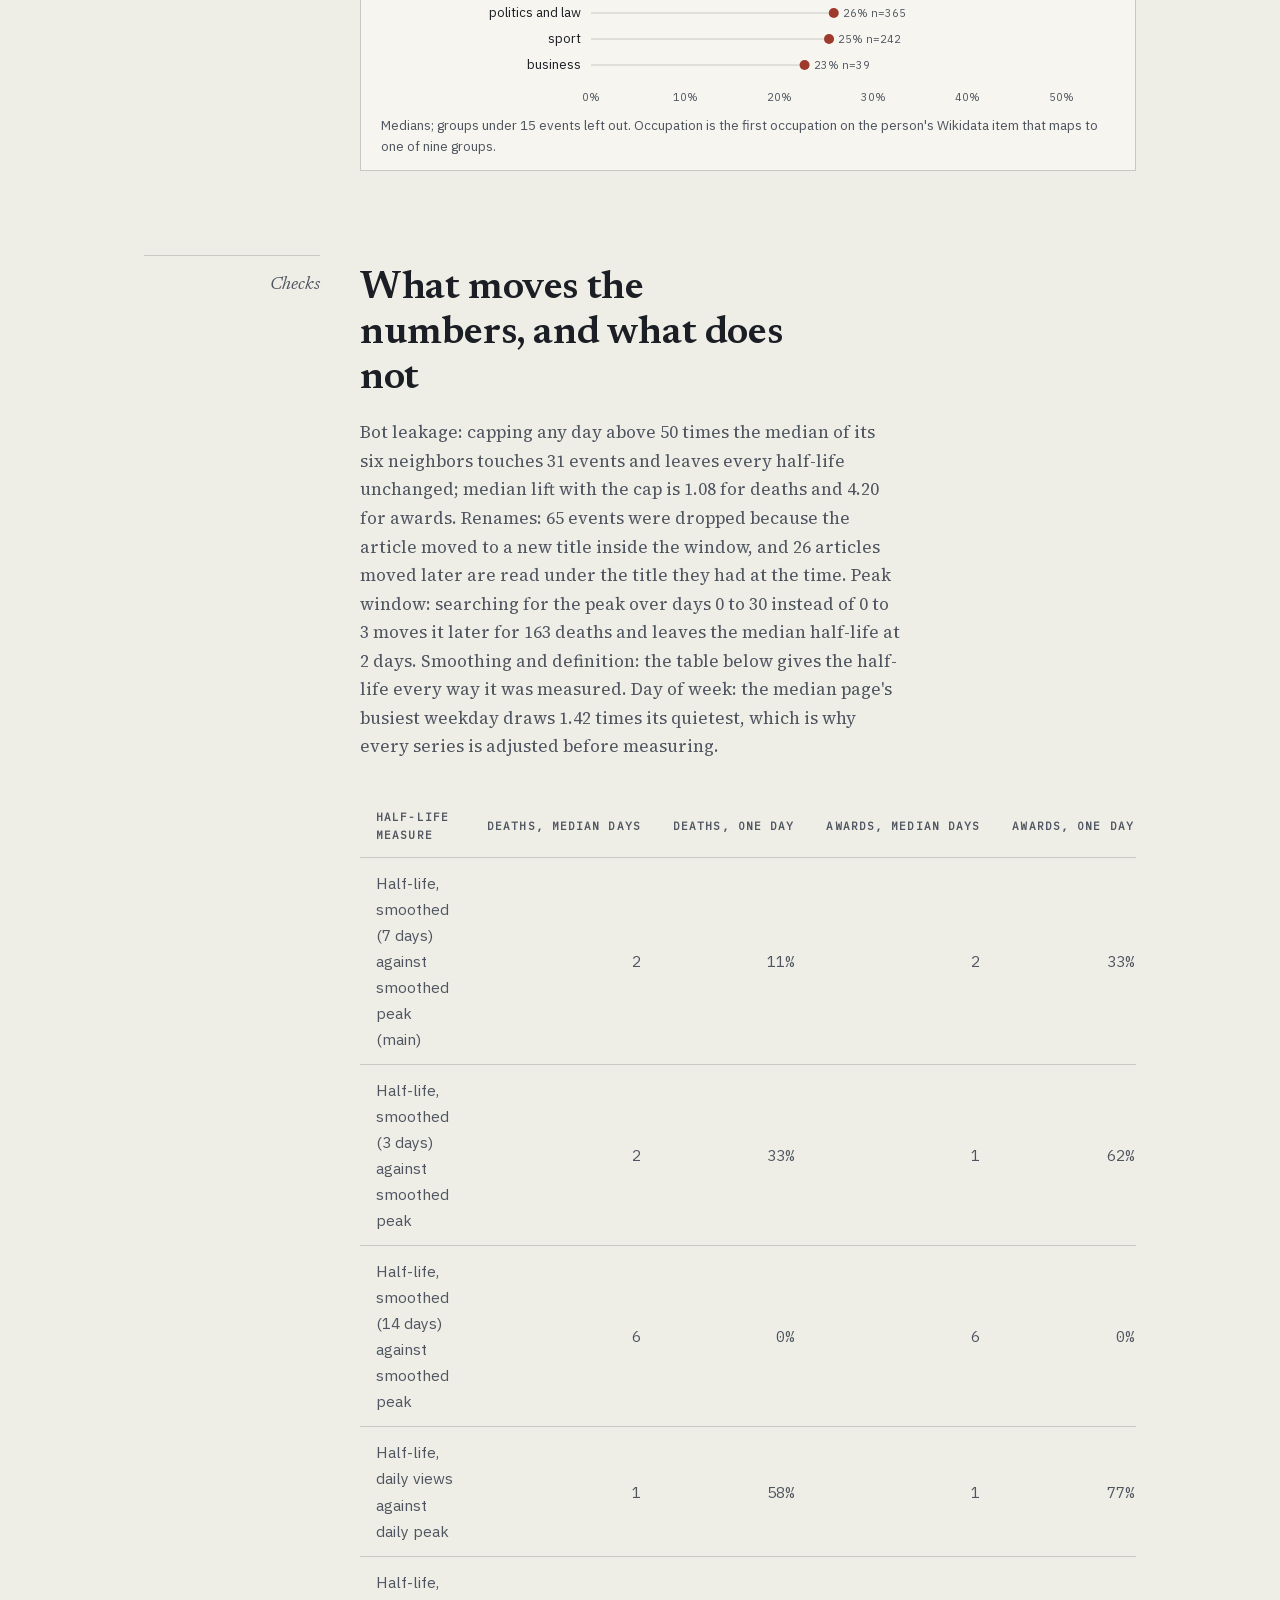
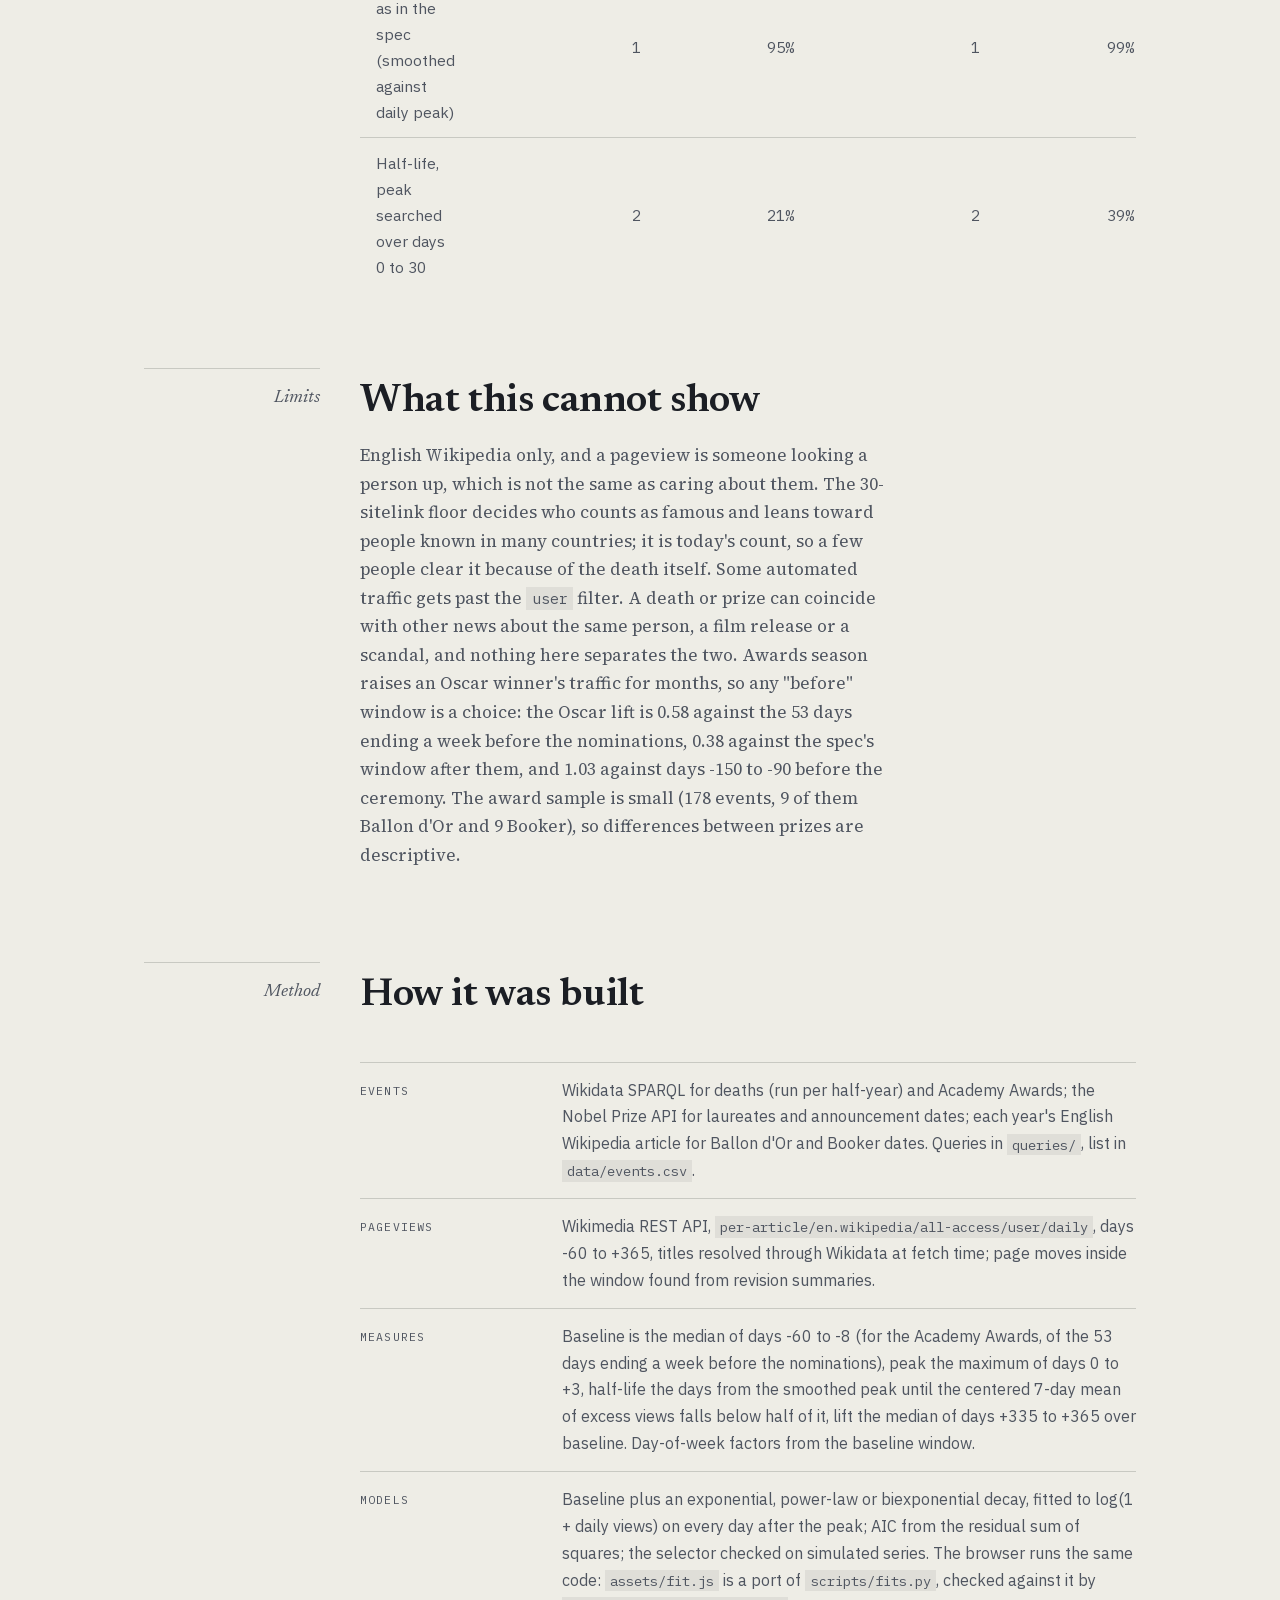
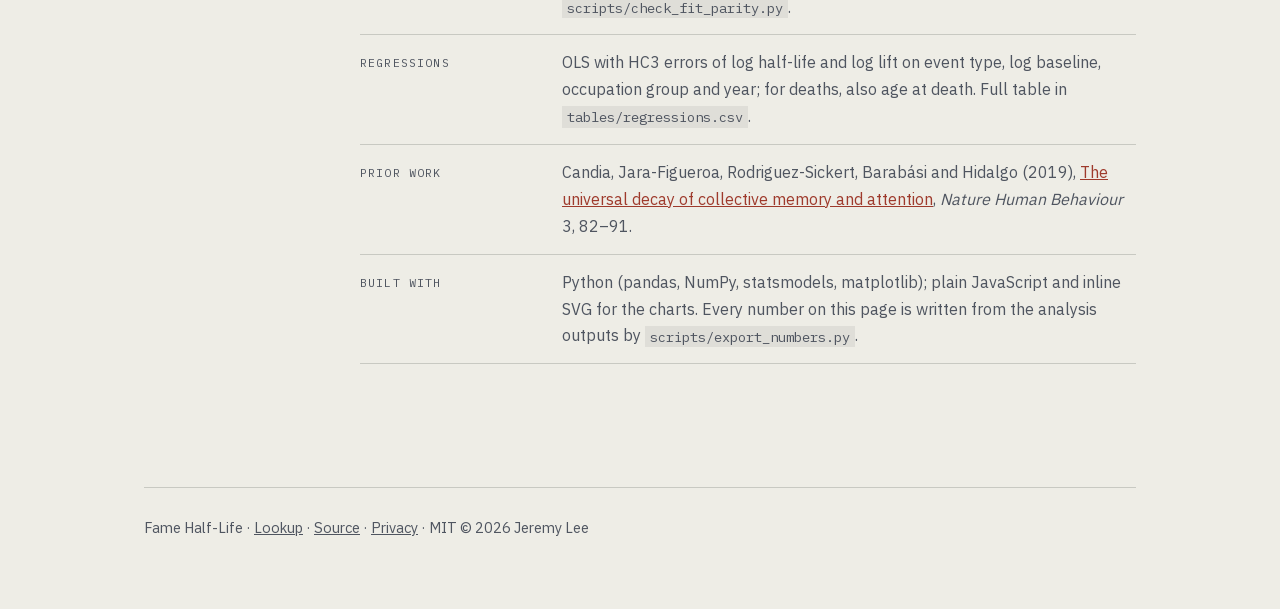
==== commit 062857d8: "Add at-a-glance block to write-up, lead README with the result, fix legend contrast" ====
--- a/overview/index.html
+++ b/overview/index.html
@@ -10,6 +10,11 @@
 <meta property="og:description" content="How fast the world stops looking someone up, measured in daily Wikipedia pageviews around deaths and major awards." />
 <meta property="og:type" content="article" />
 <meta property="og:url" content="https://lyhjeremy.github.io/fame-half-life/overview/" />
+<meta property="og:image" content="https://lyhjeremy.github.io/fame-half-life/og.png" />
+<meta property="og:image:width" content="1200" />
+<meta property="og:image:height" content="630" />
+<meta property="og:image:alt" content="Fame Half-Life" />
+<meta name="twitter:card" content="summary_large_image" />
 <style>
   :root {
     --paper: #EEEDE6;
@@ -253,6 +258,15 @@
   .tbl table { min-width: 560px; }
   .tbl td.num, .tbl th.num { font-family: var(--mono); text-align: right; white-space: nowrap; }
   .exhibit img { max-width: 100%; height: auto; display: block; }
+
+  .glance { margin: 34px 0 0; border-top: 2px solid var(--ink); border-bottom: 1px solid var(--rule); padding: 12px 0 6px; }
+  .glance h2 { font-family: var(--mono); font-size: 12.5px; font-weight: 600; letter-spacing: .12em; text-transform: uppercase; color: var(--muted); margin: 0 0 6px; max-width: none; }
+  .glance dl { margin: 0; display: grid; grid-template-columns: repeat(auto-fit, minmax(min(100%, 22rem), 1fr)); gap: 0 32px; }
+  .glance dl > div { display: grid; grid-template-columns: 8.5rem minmax(0, 1fr); gap: 0 14px; padding: 9px 0; border-top: 1px dashed var(--rule); }
+  .glance dt { font-family: var(--display); font-style: italic; font-size: 16px; color: var(--accent); }
+  .glance dd { margin: 0; font-family: var(--sans); font-size: 15px; line-height: 1.5; color: var(--ink); }
+  .glance .hit dd { font-weight: 600; }
+  @media (max-width: 520px) { .glance dl > div { grid-template-columns: 1fr; } }
 </style>
 </head>
 <body>
@@ -279,6 +293,18 @@
       <div class="claim"><div class="n">2 days</div><p>until half the extra traffic is gone after a death (median, smoothed over a week). 65 deaths spike late, when the news came days after.</p></div>
       <div class="claim"><div class="n">1.08x</div><p>the old traffic, a year after a death (median). After an award it is 4.20x; after a Nobel Prize, 8.81x.</p></div>
     </div>
+
+    <section class="glance" aria-labelledby="glance-h">
+      <h2 id="glance-h">At a glance</h2>
+      <dl>
+        <div><dt>Question</dt><dd>After a death or a major award, how fast do Wikipedia readers stop looking the person up, and where does traffic settle a year later?</dd></div>
+        <div><dt>Data</dt><dd>Daily English Wikipedia pageviews (user agents only), days &minus;60 to +365, for 1,905 deaths and 178 awards from 2016 to October 2025. The event list was committed before any pageview was fetched.</dd></div>
+        <div><dt>Method</dt><dd>Half-life on 7-day smoothed excess views; exponential, power-law and biexponential fits compared by AIC; OLS with HC3 errors for lift (n = 2,083).</dd></div>
+        <div><dt>Compared against</dt><dd>Each page's own baseline, the median of days &minus;60 to &minus;8. On 150 simulated series per model (noise 0.15) the model selector names the true model 87% (exponential), 95% (power law) and 100% (biexponential) of the time.</dd></div>
+        <div class="hit"><dt>Result</dt><dd>Median half-life 2 days. A year on, 1.08 times the baseline after a death, 4.20 times after an award (Nobel 8.81).</dd></div>
+        <div><dt>Main limit</dt><dd>English Wikipedia only, and nothing separates a death or prize from other news about the same person. Only 9 Ballon d'Or and 9 Booker events.</dd></div>
+      </dl>
+    </section>
   </section>
 </div>
 
--- a/assets/charts.css
+++ b/assets/charts.css
@@ -15,7 +15,7 @@
 .readout{min-height:1.6em;font-family:var(--font-mono);font-size:.82rem;color:var(--ink);margin-top:var(--s1)}
 .legend{display:flex;flex-wrap:wrap;gap:var(--s1) var(--s3);font-size:.85rem;color:var(--ink-2);margin:var(--s1) 0 0}
 .legend span::before{content:"";display:inline-block;width:18px;height:0;border-top:2px solid currentColor;vertical-align:middle;margin-right:6px}
-.legend .l-red{color:var(--signal)} .legend .l-blue{color:var(--signal-2)} .legend .l-gray{color:var(--edge)}
+.legend .l-red{color:var(--signal)} .legend .l-blue{color:var(--signal-2)} .legend .l-gray{color:var(--ink-2)}
 .legend .l-dash::before{border-top-style:dashed}
 .legend span{color:var(--ink-2)}
 .legend .l-red::before{border-color:var(--signal)} .legend .l-blue::before{border-color:var(--signal-2)}
